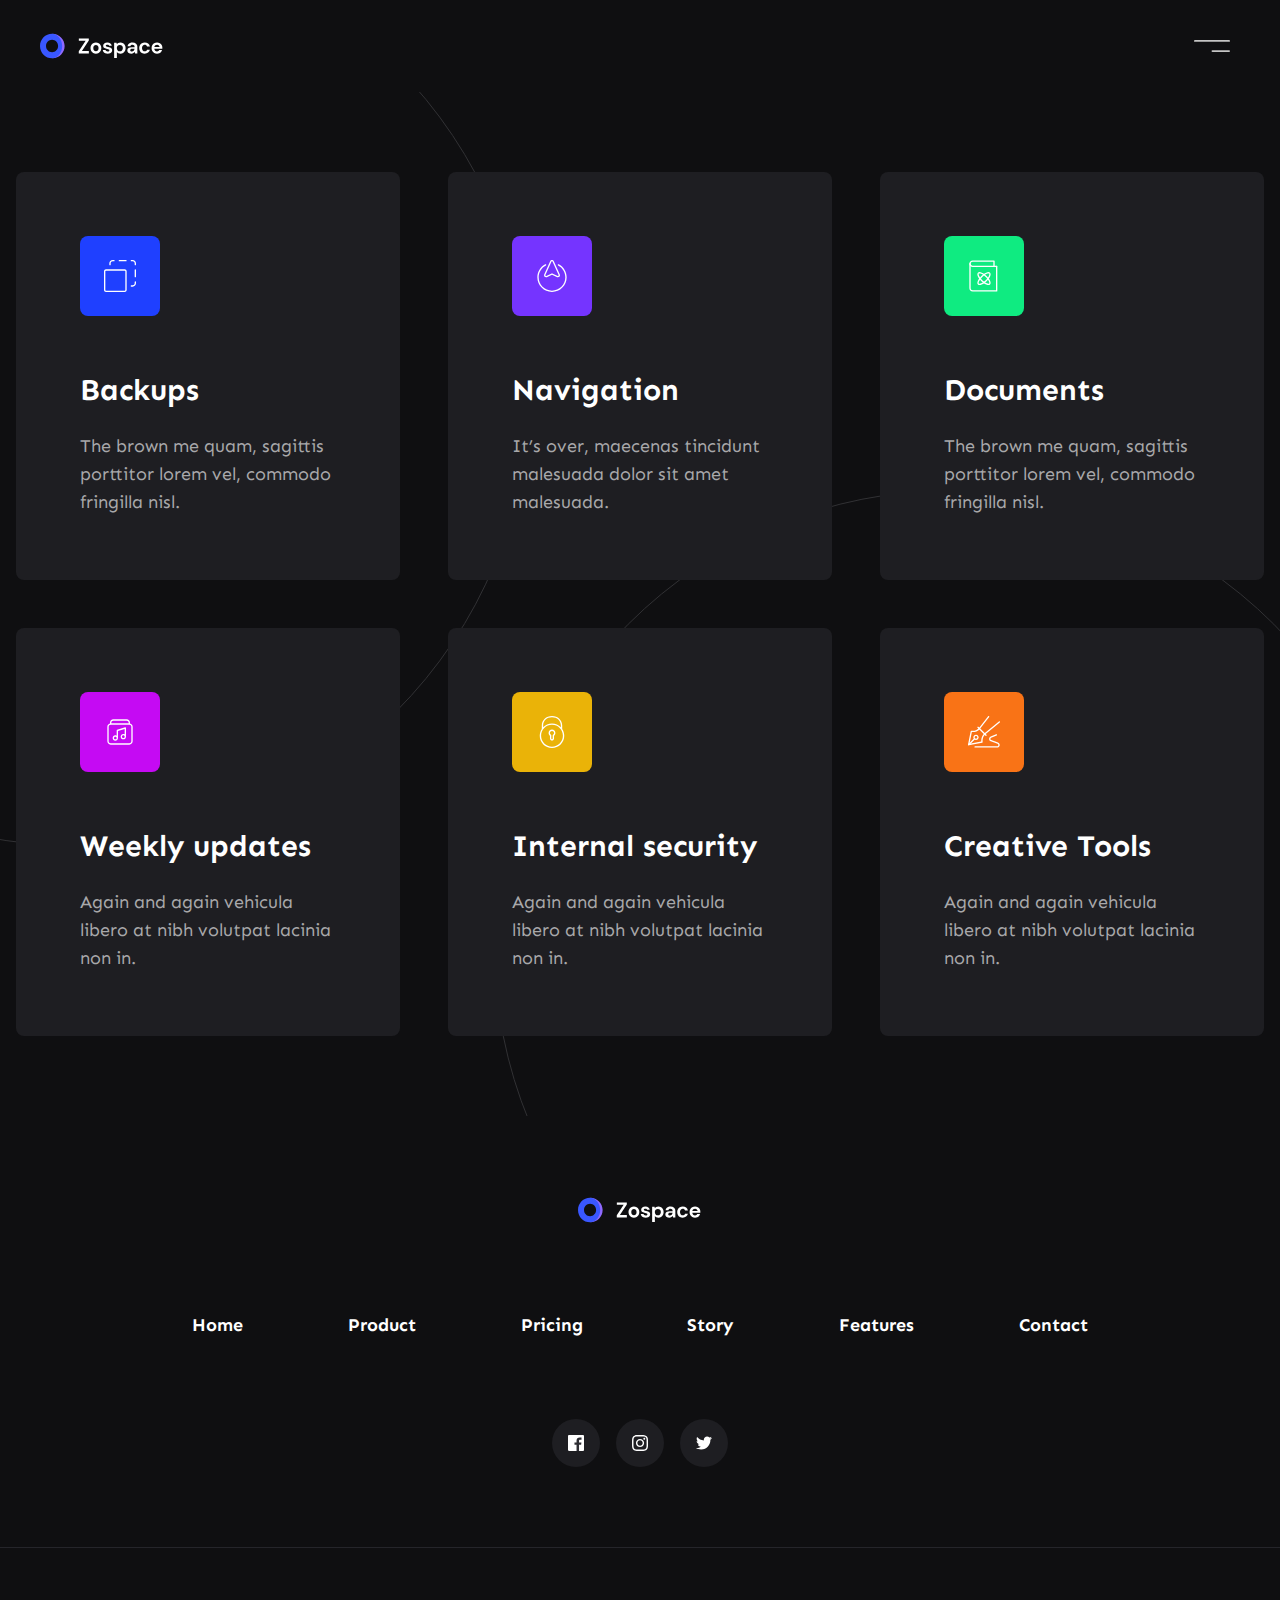
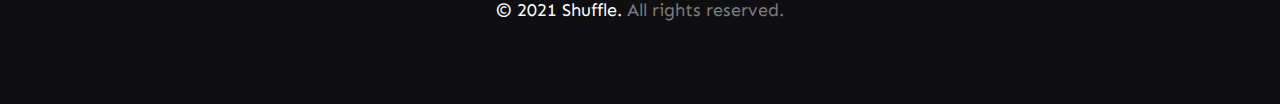
==== themes/defektive-hugo-theme/shuffle/public/index.html @ d91466d0 "progress" ====
<!DOCTYPE html>
<html lang="en">
<head>
    <title>Page title</title>
    <meta charset="utf-8">
    <meta name="viewport" content="width=device-width, initial-scale=1, shrink-to-fit=no">
    <link rel="preconnect" href="https://fonts.gstatic.com">
    <link rel="stylesheet" href="https://fonts.googleapis.com/css2?family=Sen:wght@400;700&amp;display=swap">
    <link rel="stylesheet" href="css/tailwind/tailwind.min.css">
    <link rel="icon" type="image/png" sizes="32x32" href="shuffle-for-tailwind.png">
    <script src="js/main.js"></script>
</head>
<body class="antialiased bg-body text-body font-body">
    <div class="">
                
      <section class="py-8 px-4 lg:px-10 bg-gray-800">
        <nav class="relative flex justify-between items-center">
          <a class="text-2xl text-white font-bold" href="#">
            <img class="h-7" src="zospace-assets/logos/zospace-logo.svg" alt="" width="auto">
          </a>
          <button class="p-2 navbar-burger">
            <svg class="w-10 h-3" width="39" height="13" viewbox="0 0 39 13" fill="none" xmlns="http://www.w3.org/2000/svg"><rect width="39" height="2" rx="1" fill="#C4C4C4"></rect><rect x="19" y="11" width="20" height="2" rx="1" fill="#C4C4C4"></rect></svg>
          </button>
        </nav>
        <div class="hidden navbar-menu fixed top-0 left-0 bottom-0 w-5/6 max-w-sm z-50">
          <div class="navbar-backdrop fixed inset-0 bg-gray-800 opacity-80"></div>
          <nav class="relative flex flex-col py-8 h-full w-full bg-white overflow-y-auto">
            <div class="flex items-center mb-16 pr-6">
              <a class="ml-10 text-2xl text-gray-800 font-bold" href="#">
                <img class="h-7" src="zospace-assets/logos/zospace-dark-logo.svg" alt="" width="auto">
              </a>
            </div>
            <div>
              <ul>
                <li class="mb-1 px-10"><a class="block pl-8 py-4 text-xl text-gray-800 hover:bg-blueGray-50 rounded-xl" href="#">Product</a></li>
                <li class="mb-1 px-10"><a class="block pl-8 py-4 text-xl text-gray-800 hover:bg-blueGray-50 rounded-xl" href="#">Story</a></li>
                <li class="mb-1 px-10"><a class="block pl-8 py-4 text-xl text-gray-800 hover:bg-blueGray-50 rounded-xl" href="#">Features</a></li>
                <li class="mb-1 px-10"><a class="block pl-8 py-4 text-xl text-gray-800 hover:bg-blueGray-50 rounded-xl" href="#">Contact</a></li>
              </ul>
            </div>
            <div class="mt-auto px-10">
              <div class="pt-6"><a class="block mb-4 py-4 px-12 text-gray-800 text-center font-bold border border-gray-50 hover:border-gray-100 rounded-full" href="#">Sign in</a><a class="block py-4 px-12 text-white text-center font-bold bg-blue-500 hover:bg-blue-600 rounded-full transition duration-200" href="#">Sign up</a></div>
              <p class="mt-6 mb-4 text-lg text-center">
                <span>2021 © Zospace. All rights reserved.</span>
              </p>
            </div>
          </nav>
        </div>
      </section>
                
      <section class="relative py-20 2xl:py-40 bg-gray-800 overflow-hidden">
        <img class="hidden lg:block absolute top-0 left-0 -ml-96 -mt-40" src="zospace-assets/lines/circle.svg" alt="">
        <img class="hidden lg:block absolute bottom-0 right-0 -mr-32 -mb-72" src="zospace-assets/lines/circle.svg" alt="">
        <div class="relative container px-4 mx-auto">
          <div>
            <div class="flex flex-wrap -m-6">
              <div class="w-full md:w-1/2 lg:w-1/3 p-6">
                <div class="p-16 bg-gray-600 rounded-lg">
                  <span class="flex mb-14 justify-center items-center w-20 h-20 bg-blue-500 rounded-lg">
                    <svg class="w-8 h-8" width="35" height="35" viewbox="0 0 35 35" fill="none" xmlns="http://www.w3.org/2000/svg">
                      <g clip-path="url(#clip0)">
                        <path d="M22.6042 34.9999H2.1875C0.981458 34.9999 0 34.0185 0 32.8124V12.3958C0 11.1897 0.981458 10.2083 2.1875 10.2083H22.6042C23.8102 10.2083 24.7917 11.1897 24.7917 12.3958V32.8124C24.7917 34.0185 23.8102 34.9999 22.6042 34.9999ZM2.1875 11.6666C1.78646 11.6666 1.45833 11.9933 1.45833 12.3958V32.8124C1.45833 33.2149 1.78646 33.5416 2.1875 33.5416H22.6042C23.0052 33.5416 23.3333 33.2149 23.3333 32.8124V12.3958C23.3333 11.9933 23.0052 11.6666 22.6042 11.6666H2.1875Z" fill="white"></path>
                        <path d="M34.2702 5.83333C33.8677 5.83333 33.541 5.50667 33.541 5.10417V3.64583C33.541 2.43979 32.5596 1.45833 31.3535 1.45833H29.8952C29.4927 1.45833 29.166 1.13167 29.166 0.729167C29.166 0.326667 29.4927 0 29.8952 0H31.3535C33.3646 0 34.9993 1.63625 34.9993 3.64583V5.10417C34.9993 5.50667 34.6727 5.83333 34.2702 5.83333Z" fill="white"></path>
                        <path d="M6.56217 5.83333C6.15967 5.83333 5.83301 5.50667 5.83301 5.10417V3.64583C5.83301 1.63625 7.4678 0 9.47884 0H10.9372C11.3397 0 11.6663 0.326667 11.6663 0.729167C11.6663 1.13167 11.3397 1.45833 10.9372 1.45833H9.47884C8.2728 1.45833 7.29134 2.43979 7.29134 3.64583V5.10417C7.29134 5.50667 6.96467 5.83333 6.56217 5.83333Z" fill="white"></path>
                        <path d="M24.0618 1.45833H16.7702C16.3677 1.45833 16.041 1.13167 16.041 0.729167C16.041 0.326667 16.3677 0 16.7702 0H24.0618C24.4643 0 24.791 0.326667 24.791 0.729167C24.791 1.13167 24.4643 1.45833 24.0618 1.45833Z" fill="white"></path>
                        <path d="M31.3535 29.1666H29.8952C29.4927 29.1666 29.166 28.8399 29.166 28.4374C29.166 28.0349 29.4927 27.7083 29.8952 27.7083H31.3535C32.5596 27.7083 33.541 26.7268 33.541 25.5208V24.0624C33.541 23.6599 33.8677 23.3333 34.2702 23.3333C34.6727 23.3333 34.9993 23.6599 34.9993 24.0624V25.5208C34.9993 27.5303 33.3646 29.1666 31.3535 29.1666Z" fill="white"></path>
                        <path d="M34.2702 18.9583C33.8677 18.9583 33.541 18.6316 33.541 18.2291V10.9374C33.541 10.5349 33.8677 10.2083 34.2702 10.2083C34.6727 10.2083 34.9994 10.5349 34.9994 10.9374V18.2291C34.9994 18.6316 34.6727 18.9583 34.2702 18.9583Z" fill="white"></path>
                      </g>
                    </svg>
                  </span>
                  <h3 class="mt-12 mb-6 text-3xl font-bold font-heading text-white">Backups</h3>
                  <p class="text-lg text-gray-200">The brown me quam, sagittis porttitor lorem vel, commodo fringilla nisl.</p>
                </div>
              </div>
              <div class="w-full md:w-1/2 lg:w-1/3 p-6">
                <div class="p-16 bg-gray-600 rounded-lg">
                  <span class="flex mb-14 justify-center items-center w-20 h-20 bg-violet-500 rounded-lg">
                    <svg class="w-8 h-8" width="35" height="35" viewbox="0 0 35 35" fill="none" xmlns="http://www.w3.org/2000/svg">
                      <g clip-path="url(#clip0)">
                        <path d="M24.0625 18.9583C23.7402 18.9583 23.431 18.8927 23.1467 18.7615L17.5 16.1175L11.8592 18.7585C11.569 18.8927 11.2598 18.9583 10.9375 18.9583C9.73146 18.9583 8.75 17.9769 8.75 16.7708C8.75 16.4529 8.81417 16.1583 8.94833 15.8681L15.5079 1.28917C15.8419 0.510417 16.6265 0 17.5 0C18.3735 0 19.1581 0.510417 19.4965 1.30083L26.0546 15.874C26.1858 16.1583 26.25 16.4529 26.25 16.7708C26.25 17.9769 25.2685 18.9583 24.0625 18.9583ZM17.5 14.5833C17.605 14.5833 17.7115 14.6067 17.8092 14.6519L23.7592 17.4373C24.166 17.6225 24.7917 17.2856 24.7917 16.7708C24.7917 16.6629 24.7712 16.5754 24.7275 16.4763L18.1621 1.88854C17.9346 1.35771 17.061 1.36792 16.8423 1.87833L10.2754 16.4719C10.2287 16.5754 10.2083 16.6629 10.2083 16.7708C10.2083 17.2856 10.8092 17.6327 11.2467 17.4358L17.1908 14.6533C17.2885 14.6067 17.395 14.5833 17.5 14.5833Z" fill="white"></path>
                        <path d="M17.4997 35C8.65488 35 1.45801 27.8031 1.45801 18.9583C1.45801 12.9194 4.7903 7.46227 10.154 4.71769C10.507 4.53685 10.9518 4.6754 11.1355 5.0356C11.3193 5.3929 11.1763 5.83331 10.8176 6.0156C5.94384 8.50936 2.91634 13.4691 2.91634 18.9583C2.91634 26.9996 9.45842 33.5417 17.4997 33.5417C25.5409 33.5417 32.083 26.9996 32.083 18.9583C32.083 13.4794 29.0613 8.51956 24.1963 6.0156C23.8376 5.83185 23.6961 5.39144 23.8813 5.03414C24.0665 4.67539 24.507 4.53539 24.8628 4.7206C30.2163 7.47394 33.5413 12.931 33.5413 18.9583C33.5413 27.8031 26.3445 35 17.4997 35Z" fill="white"></path>
                      </g>
                    </svg>
                  </span>
                  <h3 class="mt-12 mb-6 text-3xl font-bold font-heading text-white">Navigation</h3>
                  <p class="text-lg text-gray-200">It’s over, maecenas tincidunt malesuada dolor sit amet malesuada.</p>
                </div>
              </div>
              <div class="w-full md:w-1/2 lg:w-1/3 p-6">
                <div class="p-16 bg-gray-600 rounded-lg">
                  <span class="flex mb-14 justify-center items-center w-20 h-20 bg-green-500 rounded-lg">
                    <svg class="w-8 h-8" width="36" height="35" viewbox="0 0 36 35" fill="none" xmlns="http://www.w3.org/2000/svg">
                      <g clip-path="url(#clip0)">
                        <path d="M32.25 35H5.25C3.183 35 1.5 33.3638 1.5 31.3542V3.64588C1.5 3.24338 1.836 2.91672 2.25 2.91672C2.664 2.91672 3 3.24338 3 3.64588V31.3542C3 32.5603 4.0095 33.5417 5.25 33.5417H31.5V6.56255C31.5 6.16005 31.836 5.83338 32.25 5.83338C32.664 5.83338 33 6.16005 33 6.56255V34.2709C33 34.6734 32.664 35 32.25 35Z" fill="white"></path>
                        <path d="M32.25 7.29167H5.25C3.183 7.29167 1.5 5.65542 1.5 3.64583C1.5 1.63625 3.183 0 5.25 0H29.25C29.664 0 30 0.326667 30 0.729167V5.83333H32.25C32.664 5.83333 33 6.16 33 6.5625C33 6.965 32.664 7.29167 32.25 7.29167ZM5.25 1.45833C4.0095 1.45833 3 2.43979 3 3.64583C3 4.85187 4.0095 5.83333 5.25 5.83333H28.5V1.45833H5.25Z" fill="white"></path>
                        <path d="M12.9868 27.7055C12.2338 27.7055 11.6158 27.4897 11.1718 27.0566C10.2898 26.1991 10.2808 24.6838 11.1478 22.7866C11.9158 21.1051 13.3018 19.2443 15.0478 17.5482C16.7938 15.8507 18.7063 14.5047 20.4358 13.7565C22.3858 12.9122 23.9443 12.9209 24.8278 13.7799C25.7098 14.6374 25.7188 16.154 24.8518 18.0499C24.0838 19.7313 22.6978 21.5922 20.9518 23.2882C19.2058 24.9857 17.2933 26.3318 15.5638 27.0799C14.5963 27.4955 13.7263 27.7055 12.9868 27.7055ZM23.0143 14.582C22.5043 14.582 21.8188 14.754 21.0448 15.088C19.4803 15.7647 17.7268 17.0043 16.1068 18.5778C14.4868 20.1513 13.2148 21.8561 12.5188 23.3772C11.9488 24.627 11.8378 25.6405 12.2323 26.024C12.6268 26.4076 13.6693 26.2997 14.9548 25.7455C16.5193 25.0688 18.2728 23.8293 19.8928 22.2557C21.5128 20.6822 22.7863 18.9774 23.4823 17.4549C24.0523 16.2051 24.1633 15.1916 23.7688 14.808C23.6113 14.6563 23.3503 14.582 23.0143 14.582Z" fill="white"></path>
                        <path d="M23.0128 27.7054C22.2733 27.7054 21.4033 27.4969 20.4358 27.0784C18.7063 26.3317 16.7923 24.9842 15.0478 23.2867C13.3018 21.5892 11.9173 19.7298 11.1478 18.0484C10.2808 16.1525 10.2898 14.6359 11.1718 13.7784C12.0523 12.9209 13.6138 12.9121 15.5638 13.755C17.2933 14.5017 19.2073 15.8492 20.9518 17.5467C22.6978 19.2442 24.0823 21.1036 24.8518 22.785C25.7188 24.6823 25.7098 26.1975 24.8278 27.055C24.3838 27.4882 23.7658 27.7054 23.0128 27.7054ZM12.9853 14.5819C12.6478 14.5819 12.3898 14.6563 12.2323 14.8094C11.8378 15.1929 11.9488 16.2065 12.5188 17.4563C13.2148 18.9773 14.4898 20.6821 16.1083 22.2571C17.7268 23.8321 19.4803 25.0702 21.0463 25.7469C22.3318 26.3025 23.3743 26.4075 23.7688 26.0254C24.1633 25.6419 24.0523 24.6284 23.4823 23.3786C22.7863 21.8575 21.5113 20.1527 19.8928 18.5777C18.2743 17.0027 16.5208 15.7646 14.9548 15.0879C14.1808 14.754 13.4953 14.5819 12.9853 14.5819ZM11.7013 14.2932H11.7163H11.7013Z" fill="white"></path>
                      </g>
                    </svg>
                  </span>
                  <h3 class="mt-12 mb-6 text-3xl font-bold font-heading text-white">Documents</h3>
                  <p class="text-lg text-gray-200">The brown me quam, sagittis porttitor lorem vel, commodo fringilla nisl.</p>
                </div>
              </div>
              <div class="w-full md:w-1/2 lg:w-1/3 p-6">
                <div class="p-16 bg-gray-600 rounded-lg">
                  <span class="flex mb-14 justify-center items-center w-20 h-20 bg-pink-500 rounded-lg">
                    <svg class="w-8 h-8" width="35" height="35" viewbox="0 0 35 35" fill="none" xmlns="http://www.w3.org/2000/svg">
                      <path fill-rule="evenodd" clip-rule="evenodd" d="M24.0618 13.1252C24.0618 12.8938 23.952 12.6761 23.766 12.5386C23.5797 12.4012 23.3394 12.3602 23.1183 12.4282L14.3682 15.1206C14.0623 15.2147 13.8535 15.4974 13.8535 15.8175V21.5363C13.4245 21.288 12.9264 21.146 12.3952 21.146C10.7844 21.146 9.47852 22.4518 9.47852 24.0627C9.47852 25.6735 10.7844 26.9793 12.3952 26.9793C14.0044 26.9793 15.3092 25.676 15.3118 24.0673V24.0627V16.356L22.6035 14.1124V20.0779C22.1745 19.8297 21.6765 19.6877 21.1452 19.6877C19.5343 19.6877 18.2285 20.9935 18.2285 22.6043C18.2285 24.2152 19.5343 25.521 21.1452 25.521C22.7545 25.521 24.0592 24.2177 24.0618 22.609V22.6043V13.1252ZM22.6035 22.6043C22.6035 21.7989 21.9506 21.146 21.1452 21.146C20.3397 21.146 19.6868 21.7989 19.6868 22.6043C19.6868 23.4098 20.3397 24.0627 21.1452 24.0627C21.9506 24.0627 22.6035 23.4098 22.6035 22.6043ZM12.3952 22.6043C11.5898 22.6043 10.9368 23.2572 10.9368 24.0627C10.9368 24.8681 11.5898 25.521 12.3952 25.521C13.2006 25.521 13.8535 24.8681 13.8535 24.0627C13.8535 23.2572 13.2006 22.6043 12.3952 22.6043Z" fill="white"></path>
                      <path fill-rule="evenodd" clip-rule="evenodd" d="M10.208 3.646C8.19447 3.646 6.56217 5.27829 6.56217 7.29183V8.09393C4.89804 8.43172 3.64551 9.903 3.64551 11.6668V27.7085C3.64551 29.722 5.27781 31.3543 7.29134 31.3543H27.708C29.7215 31.3543 31.3538 29.722 31.3538 27.7085V11.6668C31.3538 9.903 30.1013 8.43172 28.4372 8.09393V7.29183C28.4372 5.27829 26.8049 3.646 24.7913 3.646H10.208ZM26.9788 8.021V7.29183C26.9788 6.0837 25.9994 5.10433 24.7913 5.10433H10.208C8.99988 5.10433 8.02051 6.0837 8.02051 7.29183V8.021H26.9788ZM7.29134 9.47933C6.08321 9.47933 5.10384 10.4587 5.10384 11.6668V27.7085C5.10384 28.9166 6.08321 29.896 7.29134 29.896H27.708C28.9161 29.896 29.8955 28.9166 29.8955 27.7085V11.6668C29.8955 10.4587 28.9161 9.47933 27.708 9.47933H7.29134Z" fill="white"></path>
                    </svg>
                  </span>
                  <h3 class="mt-12 mb-6 text-3xl font-bold font-heading text-white">Weekly updates</h3>
                  <p class="text-lg text-gray-200">Again and again vehicula libero at nibh volutpat lacinia non in.</p>
                </div>
              </div>
              <div class="w-full md:w-1/2 lg:w-1/3 p-6">
                <div class="p-16 bg-gray-600 rounded-lg">
                  <span class="flex mb-14 justify-center items-center w-20 h-20 bg-yellow-500 rounded-lg">
                    <svg class="w-8 h-8" width="35" height="35" viewbox="0 0 35 35" fill="none" xmlns="http://www.w3.org/2000/svg">
                      <path d="M28.6406 14.1483H28.6691V10.4266C28.6691 4.48283 23.8661 0 17.4994 0C11.1326 0 6.32965 4.48283 6.32965 10.4266V14.1483H6.36011C4.93069 16.2796 4.0957 18.8415 4.0957 21.5948C4.0957 28.9869 10.1087 35 17.4994 35C24.8908 35 30.9046 28.987 30.9053 21.5948C30.9053 18.8415 30.0702 16.2796 28.6406 14.1483ZM7.81895 10.4266C7.81895 5.24826 11.8892 1.4893 17.4994 1.4893C23.1096 1.4893 27.1798 5.24826 27.1798 10.4266V12.3318C24.7379 9.78162 21.3013 8.19113 17.5001 8.19113C13.6979 8.19113 10.2608 9.78244 7.81895 12.3336V10.4266ZM17.5001 33.5107C10.93 33.5107 5.585 28.1649 5.585 21.5948C5.585 15.0256 10.9293 9.68043 17.4994 9.68043C24.071 9.68043 29.4153 15.0256 29.416 21.5948C29.416 28.1649 24.0717 33.5107 17.5001 33.5107Z" fill="white"></path>
                      <path d="M17.4996 14.8931C15.4466 14.8931 13.7764 16.5633 13.7764 18.6163C13.7764 19.7802 14.3378 20.8808 15.2657 21.5793V24.5735C15.2657 25.8052 16.268 26.8074 17.4996 26.8074C18.7305 26.8074 19.7336 25.8052 19.7336 24.5735V21.5793C20.6613 20.88 21.2229 19.7802 21.2229 18.6163C21.2229 16.5633 19.5518 14.8931 17.4996 14.8931ZM18.6136 20.5383C18.3842 20.6709 18.2443 20.9173 18.2443 21.1816V24.5735C18.2443 24.9846 17.9099 25.3181 17.4996 25.3181C17.0894 25.3181 16.755 24.9846 16.755 24.5735V21.1816C16.755 20.9173 16.6142 20.6723 16.3849 20.5383C15.6841 20.1302 15.2657 19.4116 15.2657 18.6163C15.2657 17.3847 16.268 16.3824 17.4996 16.3824C18.7305 16.3824 19.7336 17.3847 19.7336 18.6163C19.7336 19.4116 19.315 20.1302 18.6136 20.5383Z" fill="white"></path>
                    </svg>
                  </span>
                  <h3 class="mt-12 mb-6 text-3xl font-bold font-heading text-white">Internal security</h3>
                  <p class="text-lg text-gray-200">Again and again vehicula libero at nibh volutpat lacinia non in.</p>
                </div>
              </div>
              <div class="w-full md:w-1/2 lg:w-1/3 p-6">
                <div class="p-16 bg-gray-600 rounded-lg">
                  <span class="flex mb-14 justify-center items-center w-20 h-20 bg-orange-500 rounded-lg">
                    <svg class="w-8 h-8" width="35" height="35" viewbox="0 0 35 35" fill="none" xmlns="http://www.w3.org/2000/svg">
                      <g clip-path="url(#clip0)">
                        <path d="M19.6875 21.8752C19.5009 21.8752 19.3142 21.8038 19.1713 21.6623L10.4213 12.9123C10.1369 12.6279 10.1369 12.1656 10.4213 11.8813C10.7057 11.5969 11.168 11.5969 11.4523 11.8813L20.2023 20.6313C20.4867 20.9156 20.4867 21.3779 20.2023 21.6623C20.0609 21.8038 19.8742 21.8752 19.6875 21.8752Z" fill="white"></path>
                        <path d="M0.728731 32.0832C0.537689 32.0832 0.351023 32.0074 0.212481 31.8703C0.0403977 31.6982 -0.0339773 31.4503 0.0126894 31.2111L2.92936 16.6278C3.00519 16.2486 3.35811 15.989 3.74748 16.0488C6.71373 16.4732 9.75727 15.4597 11.8791 13.3393C12.1635 13.0549 12.6258 13.0549 12.9102 13.3393C13.1946 13.6236 13.1946 14.0859 12.9102 14.3703C10.6294 16.6511 7.41665 17.8207 4.22873 17.5684L1.65769 30.4251L14.5144 27.8541C14.2635 24.6559 15.4316 21.4534 17.7125 19.1726C17.9969 18.8882 18.4591 18.8882 18.7435 19.1726C19.0279 19.457 19.0279 19.9193 18.7435 20.2036C16.6216 22.3255 15.6096 25.3647 16.0339 28.3353C16.0894 28.7188 15.8341 29.0776 15.455 29.1534L0.871648 32.0701C0.823523 32.0788 0.776856 32.0832 0.728731 32.0832Z" fill="white"></path>
                        <path d="M0.729531 32.0834C0.542865 32.0834 0.356198 32.0119 0.213281 31.8705C-0.0710938 31.5861 -0.0710938 31.1238 0.213281 30.8394L6.4112 24.6415C6.69557 24.3571 7.15787 24.3571 7.44224 24.6415C7.72661 24.9259 7.72661 25.3882 7.44224 25.6725L1.24432 31.8705C1.10286 32.0119 0.916198 32.0834 0.729531 32.0834Z" fill="white"></path>
                        <path d="M8.74967 26.2498C7.14113 26.2498 5.83301 24.9417 5.83301 23.3332C5.83301 21.7246 7.14113 20.4165 8.74967 20.4165C10.3582 20.4165 11.6663 21.7246 11.6663 23.3332C11.6663 24.9417 10.3582 26.2498 8.74967 26.2498ZM8.74967 21.8748C7.94613 21.8748 7.29134 22.5296 7.29134 23.3332C7.29134 24.1367 7.94613 24.7915 8.74967 24.7915C9.55322 24.7915 10.208 24.1367 10.208 23.3332C10.208 22.5296 9.55322 21.8748 8.74967 21.8748Z" fill="white"></path>
                        <path d="M18.2295 20.4167C18.0181 20.4167 17.8081 20.3248 17.6637 20.1484C17.4085 19.8378 17.4552 19.3784 17.7672 19.1217L33.8089 5.99671C34.1195 5.7415 34.5789 5.78817 34.8356 6.10025C35.0908 6.41088 35.0441 6.87025 34.732 7.12692L18.6904 20.2519C18.5562 20.3628 18.3929 20.4167 18.2295 20.4167Z" fill="white"></path>
                        <path d="M12.3962 14.5833C12.2401 14.5833 12.0826 14.5337 11.9485 14.4302C11.6306 14.1822 11.5737 13.7243 11.8201 13.4064L22.0285 0.281413C22.2749 -0.0335872 22.7343 -0.0948372 23.0522 0.154538C23.3701 0.400996 23.427 0.858913 23.1791 1.17829L12.9708 14.3033C12.8279 14.487 12.612 14.5833 12.3962 14.5833Z" fill="white"></path>
                        <path d="M31.8412 34.5831H7.72917C7.32667 34.5831 7 34.2564 7 33.8539C7 33.4514 7.32667 33.1247 7.72917 33.1247H31.8412C32.6171 33.1247 33.25 32.4918 33.25 31.716C33.25 31.121 32.8737 30.5887 32.3137 30.3874L24.9258 27.7493C23.7985 27.3468 23.0417 26.2706 23.0417 25.0747C23.0417 23.9066 23.7417 22.8712 24.8267 22.4381L30.7912 20.0522C31.1602 19.9035 31.5904 20.0828 31.7392 20.4591C31.8894 20.8324 31.7071 21.2568 31.3323 21.407L25.3677 23.7928C24.8412 24.0028 24.5 24.506 24.5 25.0747C24.5 25.6566 24.869 26.1801 25.4173 26.377L32.8052 29.0151C33.9442 29.4206 34.7083 30.507 34.7083 31.716C34.7083 33.2968 33.4221 34.5831 31.8412 34.5831Z" fill="white"></path>
                      </g>
                    </svg>
                  </span>
                  <h3 class="mt-12 mb-6 text-3xl font-bold font-heading text-white">Creative Tools</h3>
                  <p class="text-lg text-gray-200">Again and again vehicula libero at nibh volutpat lacinia non in.</p>
                </div>
              </div>
            </div>
          </div>
        </div>
      </section>
                
      <section class="py-20 2xl:py-40 bg-gray-800">
        <div class="container mx-auto px-4 mb-12 md:mb-20">
          <div class="max-w-4xl mx-auto text-center">
            <a class="inline-block mb-20 text-white text-xl font-bold" href="#">
              <img class="h-7" src="zospace-assets/logos/zospace-logo.svg" alt="" width="auto">
            </a>
            <ul class="mb-12 md:mb-20 flex flex-wrap items-center justify-center space-x-6 md:justify-between text-lg">
              <li class="mb-4 md:mb-0"><a class="font-bold text-white hover:text-gray-100" href="#">Home</a></li>
              <li class="mb-4 md:mb-0"><a class="font-bold text-white hover:text-gray-100" href="#">Product</a></li>
              <li class="mb-4 md:mb-0"><a class="font-bold text-white hover:text-gray-100" href="#">Pricing</a></li>
              <li class="mb-4 md:mb-0"><a class="font-bold text-white hover:text-gray-100" href="#">Story</a></li>
              <li class="mb-4 md:mb-0"><a class="font-bold text-white hover:text-gray-100" href="#">Features</a></li>
              <li class="mb-4 md:mb-0"><a class="font-bold text-white hover:text-gray-100" href="#">Contact</a></li>
            </ul>
            <div class="flex justify-center">
              <a class="flex justify-center items-center w-12 h-12 mr-4 bg-gray-600 rounded-full" href="#">
                <svg class="h-4 w-4 text-white" width="18" height="18" viewbox="0 0 18 18" fill="none" xmlns="http://www.w3.org/2000/svg">
                  <g clip-path="url(#clip0)">
                    <path d="M17.0064 3.181e-08H0.992752C0.444397 0.00027469 -0.000137297 0.445084 3.181e-08 0.993576V17.0072C0.00027469 17.5556 0.445084 18.0001 0.993576 18H17.0064C17.5551 18.0001 17.9999 17.5555 18 17.0068C18 17.0067 18 17.0066 18 17.0064V0.992752C17.9997 0.444397 17.5549 -0.000137297 17.0064 3.181e-08Z" fill="white"></path>
                    <path d="M12.4277 18.0001V11.0391H14.7744L15.126 8.31453H12.4277V6.57924C12.4277 5.79221 12.6462 5.25594 13.7748 5.25594H15.2051V2.82562C14.9562 2.79253 14.1025 2.71851 13.109 2.71851C11.0348 2.71851 9.61523 3.98413 9.61523 6.30939V8.31453H7.27734V11.0391H9.61523V18.0001H12.4277Z" fill="#2D2D33"></path>
                  </g>
                </svg>
              </a>
              <a class="flex justify-center items-center w-12 h-12 mr-4 bg-gray-600 rounded-full" href="#">
                <svg class="h-4 w-4 text-white" width="18" height="18" viewbox="0 0 18 18" fill="none" xmlns="http://www.w3.org/2000/svg">
                  <g clip-path="url(#clip0)">
                    <path d="M17.982 5.29205C17.9398 4.33564 17.7852 3.67812 17.5636 3.10836C17.3351 2.50359 16.9834 1.96213 16.5227 1.51201C16.0726 1.05489 15.5276 0.699691 14.9298 0.474702C14.3568 0.253147 13.7027 0.0984842 12.7463 0.0563159C11.7827 0.0105764 11.4768 0 9.03301 0C6.58917 0 6.28328 0.0105764 5.3233 0.0527447C4.36689 0.0949129 3.70937 0.249713 3.13975 0.471131C2.53484 0.699691 1.99338 1.05132 1.54326 1.51201C1.08614 1.96213 0.731078 2.50716 0.505952 3.10493C0.284397 3.67812 0.129734 4.33207 0.0875659 5.28848C0.0418264 6.25203 0.03125 6.55792 0.03125 9.00176C0.03125 11.4456 0.0418264 11.7515 0.0839947 12.7115C0.126163 13.6679 0.280963 14.3254 0.502518 14.8952C0.731078 15.4999 1.08614 16.0414 1.54326 16.4915C1.99338 16.9486 2.53841 17.3038 3.13618 17.5288C3.70937 17.7504 4.36332 17.905 5.31986 17.9472C6.27971 17.9895 6.58574 17.9999 9.02957 17.9999C11.4734 17.9999 11.7793 17.9895 12.7393 17.9472C13.6957 17.905 14.3532 17.7504 14.9228 17.5288C16.1325 17.0611 17.0889 16.1047 17.5566 14.8952C17.778 14.322 17.9328 13.6679 17.975 12.7115C18.0172 11.7515 18.0278 11.4456 18.0278 9.00176C18.0278 6.55792 18.0242 6.25203 17.982 5.29205ZM16.3611 12.6411C16.3223 13.5202 16.1747 13.9949 16.0516 14.3114C15.7492 15.0956 15.1268 15.7179 14.3426 16.0204C14.0262 16.1434 13.548 16.2911 12.6724 16.3297C11.723 16.372 11.4382 16.3824 9.03658 16.3824C6.63491 16.3824 6.3466 16.372 5.40063 16.3297C4.52155 16.2911 4.04685 16.1434 3.73038 16.0204C3.34015 15.8761 2.98495 15.6476 2.69664 15.3487C2.39775 15.0568 2.16919 14.7052 2.02497 14.315C1.9019 13.9985 1.75424 13.5202 1.71565 12.6447C1.67334 11.6953 1.6629 11.4104 1.6629 9.00876C1.6629 6.60709 1.67334 6.31878 1.71565 5.37295C1.75424 4.49387 1.9019 4.01917 2.02497 3.7027C2.16919 3.31234 2.39775 2.95727 2.70021 2.66883C2.99196 2.36994 3.34359 2.14138 3.73395 1.99729C4.05042 1.87422 4.52869 1.72656 5.4042 1.68783C6.3536 1.64566 6.63848 1.63508 9.04001 1.63508C11.4453 1.63508 11.73 1.64566 12.676 1.68783C13.555 1.72656 14.0297 1.87422 14.3462 1.99729C14.7364 2.14138 15.0916 2.36994 15.3799 2.66883C15.6788 2.96071 15.9074 3.31234 16.0516 3.7027C16.1747 4.01917 16.3223 4.49731 16.3611 5.37295C16.4032 6.32236 16.4138 6.60709 16.4138 9.00876C16.4138 11.4104 16.4032 11.6917 16.3611 12.6411Z" fill="white"></path>
                    <path d="M9.03411 4.37793C6.48135 4.37793 4.41016 6.44898 4.41016 9.00188C4.41016 11.5548 6.48135 13.6258 9.03411 13.6258C11.587 13.6258 13.6581 11.5548 13.6581 9.00188C13.6581 6.44898 11.587 4.37793 9.03411 4.37793ZM9.03411 12.0013C7.37801 12.0013 6.03467 10.6581 6.03467 9.00188C6.03467 7.34564 7.37801 6.00244 9.03411 6.00244C10.6903 6.00244 12.0335 7.34564 12.0335 9.00188C12.0335 10.6581 10.6903 12.0013 9.03411 12.0013Z" fill="white"></path>
                    <path d="M14.9208 4.1952C14.9208 4.79133 14.4375 5.27468 13.8412 5.27468C13.2451 5.27468 12.7617 4.79133 12.7617 4.1952C12.7617 3.59894 13.2451 3.11572 13.8412 3.11572C14.4375 3.11572 14.9208 3.59894 14.9208 4.1952Z" fill="white"></path>
                  </g>
                </svg>
              </a>
              <a class="flex justify-center items-center w-12 h-12 bg-gray-600 rounded-full" href="#">
                <svg class="w-4 h-4 text-white" width="18" height="16" viewbox="0 0 18 16" fill="none" xmlns="http://www.w3.org/2000/svg">
                  <path d="M18 2.41887C17.3306 2.7125 16.6174 2.90712 15.8737 3.00162C16.6388 2.54487 17.2226 1.82712 17.4971 0.962C16.7839 1.38725 15.9964 1.68763 15.1571 1.85525C14.4799 1.13413 13.5146 0.6875 12.4616 0.6875C10.4186 0.6875 8.77387 2.34575 8.77387 4.37863C8.77387 4.67113 8.79862 4.95237 8.85938 5.22012C5.7915 5.0705 3.07687 3.60013 1.25325 1.36025C0.934875 1.91263 0.748125 2.54488 0.748125 3.2255C0.748125 4.5035 1.40625 5.63637 2.38725 6.29225C1.79437 6.281 1.21275 6.10888 0.72 5.83775C0.72 5.849 0.72 5.86363 0.72 5.87825C0.72 7.6715 1.99912 9.161 3.6765 9.50412C3.37612 9.58625 3.04875 9.62562 2.709 9.62562C2.47275 9.62562 2.23425 9.61213 2.01038 9.56262C2.4885 11.024 3.84525 12.0984 5.4585 12.1332C4.203 13.1154 2.60888 13.7071 0.883125 13.7071C0.5805 13.7071 0.29025 13.6936 0 13.6565C1.63462 14.7106 3.57188 15.3125 5.661 15.3125C12.4515 15.3125 16.164 9.6875 16.164 4.81175C16.164 4.64862 16.1584 4.49113 16.1505 4.33475C16.8829 3.815 17.4982 3.16587 18 2.41887Z" fill="white"></path>
                </svg>
              </a>
            </div>
          </div>
        </div>
        <p class="text-center text-lg text-white pt-12 px-4 border-t border-gray-500">
          <span>© 2021 Shuffle.</span>
          <span class="text-gray-300">All rights reserved.</span>
        </p>
      </section>
    </div>
</body>
</html>
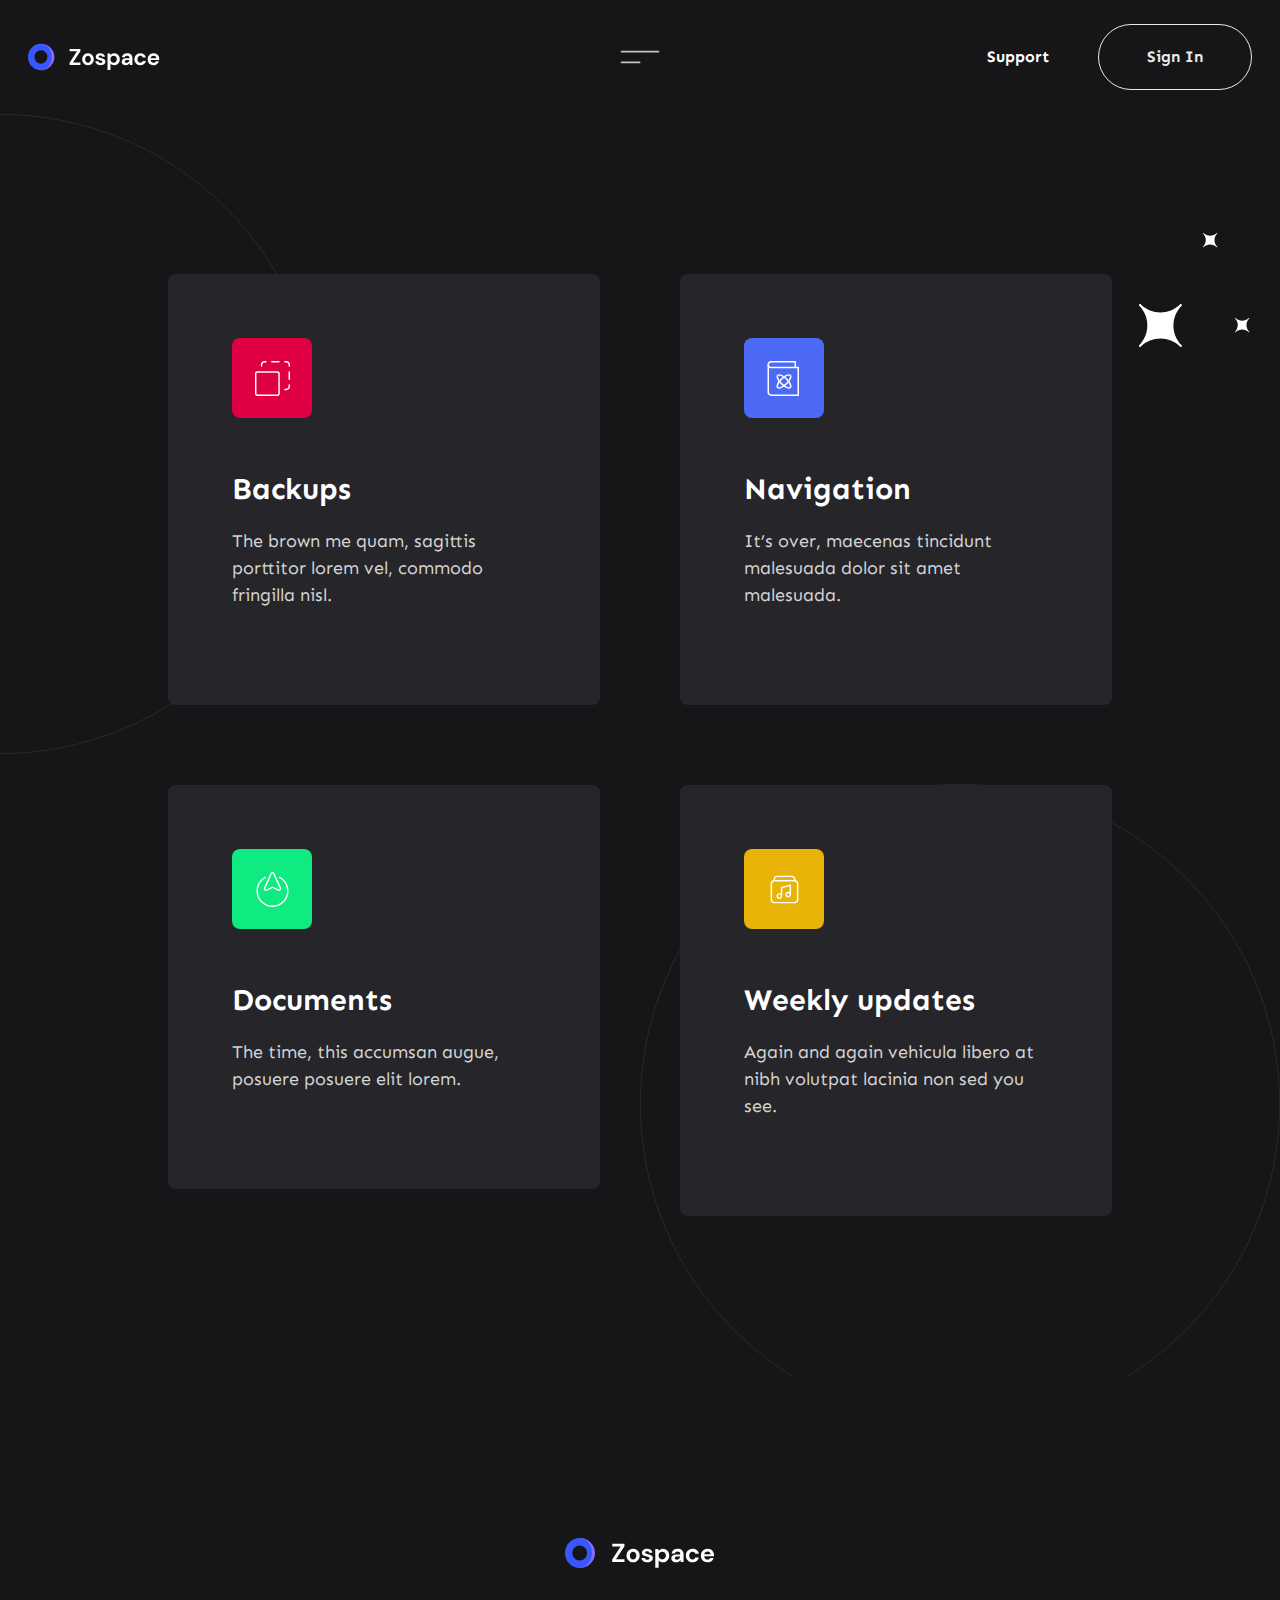
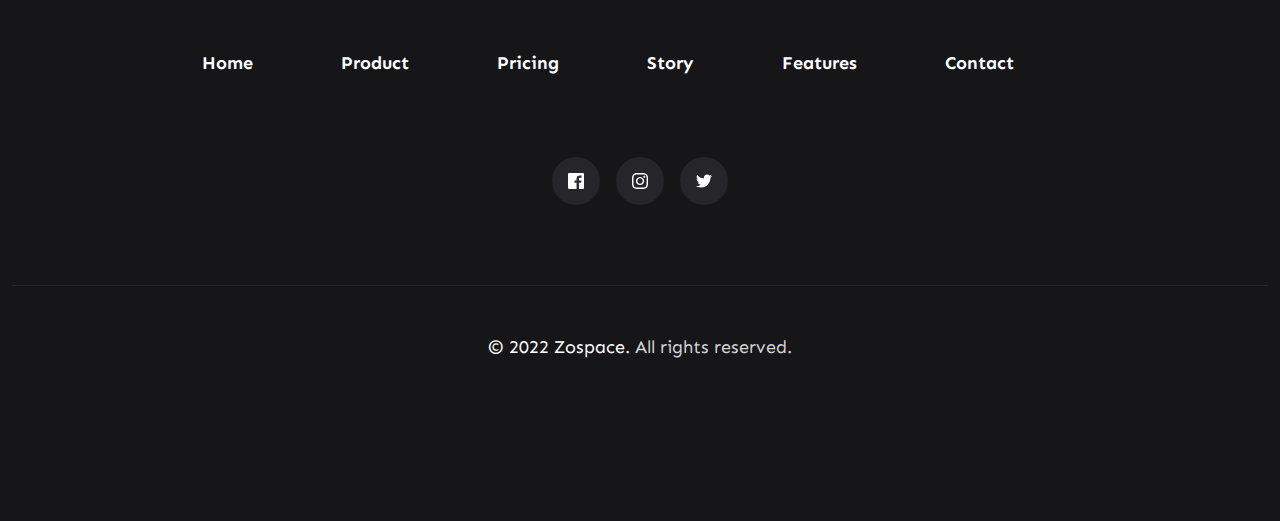
==== commit 7bab4a3a: "progress" ====
--- a/themes/defektive-hugo-theme/shuffle/public/index.html
+++ b/themes/defektive-hugo-theme/shuffle/public/index.html
@@ -4,177 +4,151 @@
     <title>Page title</title>
     <meta charset="utf-8">
     <meta name="viewport" content="width=device-width, initial-scale=1, shrink-to-fit=no">
-    <link rel="preconnect" href="https://fonts.gstatic.com">
     <link rel="stylesheet" href="https://fonts.googleapis.com/css2?family=Sen:wght@400;700&amp;display=swap">
-    <link rel="stylesheet" href="css/tailwind/tailwind.min.css">
-    <link rel="icon" type="image/png" sizes="32x32" href="shuffle-for-tailwind.png">
-    <script src="js/main.js"></script>
+    <link rel="stylesheet" href="css/bootstrap/bootstrap.min.css">
+    <link rel="icon" type="image/png" sizes="32x32" href="shuffle-for-bootstrap.png">
 </head>
-<body class="antialiased bg-body text-body font-body">
+<body>
     <div class="">
-                
-      <section class="py-8 px-4 lg:px-10 bg-gray-800">
-        <nav class="relative flex justify-between items-center">
-          <a class="text-2xl text-white font-bold" href="#">
-            <img class="h-7" src="zospace-assets/logos/zospace-logo.svg" alt="" width="auto">
-          </a>
-          <button class="p-2 navbar-burger">
-            <svg class="w-10 h-3" width="39" height="13" viewbox="0 0 39 13" fill="none" xmlns="http://www.w3.org/2000/svg"><rect width="39" height="2" rx="1" fill="#C4C4C4"></rect><rect x="19" y="11" width="20" height="2" rx="1" fill="#C4C4C4"></rect></svg>
-          </button>
+        
+      <section>
+        <nav class="navbar navbar-expand-lg bg-secondary-dark">
+          <div class="container-fluid position-relative">
+            <a class="navbar-brand h4 mb-0 text-decoration-none" href="#">
+              <img src="zospace-assets/logos/zospace-logo.svg" alt="" style="height: 30px;" width="auto">
+            </a>
+            <button class="d-lg-none navbar-burger btn p-0 text-decoration-none" href="#">
+              <svg width="39" height="13" viewbox="0 0 39 13" fill="none" xmlns="http://www.w3.org/2000/svg"><rect width="39" height="2" rx="1" transform="matrix(-1 0 0 1 39 0)" fill="#C4C4C4"></rect><rect width="20" height="2" rx="1" transform="matrix(-1 0 0 1 20 11)" fill="#C4C4C4"></rect></svg>
+            </button>
+            <button class="collapse navbar-collapse position-absolute top-50 start-50 translate-middle navbar-burger btn p-0 text-decoration-none" href="#">
+              <svg width="39" height="13" viewbox="0 0 39 13" fill="none" xmlns="http://www.w3.org/2000/svg"><rect width="39" height="2" rx="1" transform="matrix(-1 0 0 1 39 0)" fill="#C4C4C4"></rect><rect width="20" height="2" rx="1" transform="matrix(-1 0 0 1 20 11)" fill="#C4C4C4"></rect></svg>
+            </button>
+            <div class="collapse navbar-collapse"><a class="ms-auto btn text-white" href="#">Support</a><a class="btn btn-outline-light" href="#">Sign In</a></div>
+          </div>
         </nav>
-        <div class="hidden navbar-menu fixed top-0 left-0 bottom-0 w-5/6 max-w-sm z-50">
-          <div class="navbar-backdrop fixed inset-0 bg-gray-800 opacity-80"></div>
-          <nav class="relative flex flex-col py-8 h-full w-full bg-white overflow-y-auto">
-            <div class="flex items-center mb-16 pr-6">
-              <a class="ml-10 text-2xl text-gray-800 font-bold" href="#">
-                <img class="h-7" src="zospace-assets/logos/zospace-dark-logo.svg" alt="" width="auto">
+        <div class="d-none navbar-menu position-fixed top-0 start-0 bottom-0 w-75 mw-sm" style="z-index: 9999;">
+          <div class="navbar-close navbar-backdrop position-fixed top-0 start-0 end-0 bottom-0 bg-dark" style="opacity: 75%;"></div>
+          <nav class="position-relative h-100 w-100 d-flex flex-column py-8 px-8 bg-white overflow-auto">
+            <div class="d-flex align-items-center mb-32">
+              <a class="me-auto h4 mb-0 text-decoration-none" href="#">
+                <img src="zospace-assets/logos/zospace-dark-logo.svg" alt="" style="height: 28px;" width="auto">
               </a>
+              <button class="navbar-close btn-close" type="button" aria-label="Close"></button>
             </div>
             <div>
-              <ul>
-                <li class="mb-1 px-10"><a class="block pl-8 py-4 text-xl text-gray-800 hover:bg-blueGray-50 rounded-xl" href="#">Product</a></li>
-                <li class="mb-1 px-10"><a class="block pl-8 py-4 text-xl text-gray-800 hover:bg-blueGray-50 rounded-xl" href="#">Story</a></li>
-                <li class="mb-1 px-10"><a class="block pl-8 py-4 text-xl text-gray-800 hover:bg-blueGray-50 rounded-xl" href="#">Features</a></li>
-                <li class="mb-1 px-10"><a class="block pl-8 py-4 text-xl text-gray-800 hover:bg-blueGray-50 rounded-xl" href="#">Contact</a></li>
+              <ul class="nav flex-column">
+                <li class="nav-item"><a class="nav-link text-dark py-5 ps-8 bg-primary-light rounded" href="#">Product</a></li>
+                <li class="nav-item"><a class="nav-link text-dark py-5 ps-8" href="#">Story</a></li>
+                <li class="nav-item"><a class="nav-link text-dark py-5 ps-8" href="#">Features</a></li>
+                <li class="nav-item"><a class="nav-link text-dark py-5 ps-8" href="#">Contact</a></li>
               </ul>
             </div>
-            <div class="mt-auto px-10">
-              <div class="pt-6"><a class="block mb-4 py-4 px-12 text-gray-800 text-center font-bold border border-gray-50 hover:border-gray-100 rounded-full" href="#">Sign in</a><a class="block py-4 px-12 text-white text-center font-bold bg-blue-500 hover:bg-blue-600 rounded-full transition duration-200" href="#">Sign up</a></div>
-              <p class="mt-6 mb-4 text-lg text-center">
-                <span>2021 © Zospace. All rights reserved.</span>
+            <div class="mt-auto">
+              <div class="py-6"><a class="w-100 mb-2 btn btn-outline-light text-dark" href="#">Sign In</a><a class="w-100 btn btn-primary" href="#">Sign Up</a></div>
+              <p class="mb-4 small text-center text-muted">
+                <span>© 2022. All rights reserved.</span>
               </p>
             </div>
           </nav>
         </div>
       </section>
-                
-      <section class="relative py-20 2xl:py-40 bg-gray-800 overflow-hidden">
-        <img class="hidden lg:block absolute top-0 left-0 -ml-96 -mt-40" src="zospace-assets/lines/circle.svg" alt="">
-        <img class="hidden lg:block absolute bottom-0 right-0 -mr-32 -mb-72" src="zospace-assets/lines/circle.svg" alt="">
-        <div class="relative container px-4 mx-auto">
-          <div>
-            <div class="flex flex-wrap -m-6">
-              <div class="w-full md:w-1/2 lg:w-1/3 p-6">
-                <div class="p-16 bg-gray-600 rounded-lg">
-                  <span class="flex mb-14 justify-center items-center w-20 h-20 bg-blue-500 rounded-lg">
-                    <svg class="w-8 h-8" width="35" height="35" viewbox="0 0 35 35" fill="none" xmlns="http://www.w3.org/2000/svg">
-                      <g clip-path="url(#clip0)">
-                        <path d="M22.6042 34.9999H2.1875C0.981458 34.9999 0 34.0185 0 32.8124V12.3958C0 11.1897 0.981458 10.2083 2.1875 10.2083H22.6042C23.8102 10.2083 24.7917 11.1897 24.7917 12.3958V32.8124C24.7917 34.0185 23.8102 34.9999 22.6042 34.9999ZM2.1875 11.6666C1.78646 11.6666 1.45833 11.9933 1.45833 12.3958V32.8124C1.45833 33.2149 1.78646 33.5416 2.1875 33.5416H22.6042C23.0052 33.5416 23.3333 33.2149 23.3333 32.8124V12.3958C23.3333 11.9933 23.0052 11.6666 22.6042 11.6666H2.1875Z" fill="white"></path>
-                        <path d="M34.2702 5.83333C33.8677 5.83333 33.541 5.50667 33.541 5.10417V3.64583C33.541 2.43979 32.5596 1.45833 31.3535 1.45833H29.8952C29.4927 1.45833 29.166 1.13167 29.166 0.729167C29.166 0.326667 29.4927 0 29.8952 0H31.3535C33.3646 0 34.9993 1.63625 34.9993 3.64583V5.10417C34.9993 5.50667 34.6727 5.83333 34.2702 5.83333Z" fill="white"></path>
-                        <path d="M6.56217 5.83333C6.15967 5.83333 5.83301 5.50667 5.83301 5.10417V3.64583C5.83301 1.63625 7.4678 0 9.47884 0H10.9372C11.3397 0 11.6663 0.326667 11.6663 0.729167C11.6663 1.13167 11.3397 1.45833 10.9372 1.45833H9.47884C8.2728 1.45833 7.29134 2.43979 7.29134 3.64583V5.10417C7.29134 5.50667 6.96467 5.83333 6.56217 5.83333Z" fill="white"></path>
-                        <path d="M24.0618 1.45833H16.7702C16.3677 1.45833 16.041 1.13167 16.041 0.729167C16.041 0.326667 16.3677 0 16.7702 0H24.0618C24.4643 0 24.791 0.326667 24.791 0.729167C24.791 1.13167 24.4643 1.45833 24.0618 1.45833Z" fill="white"></path>
-                        <path d="M31.3535 29.1666H29.8952C29.4927 29.1666 29.166 28.8399 29.166 28.4374C29.166 28.0349 29.4927 27.7083 29.8952 27.7083H31.3535C32.5596 27.7083 33.541 26.7268 33.541 25.5208V24.0624C33.541 23.6599 33.8677 23.3333 34.2702 23.3333C34.6727 23.3333 34.9993 23.6599 34.9993 24.0624V25.5208C34.9993 27.5303 33.3646 29.1666 31.3535 29.1666Z" fill="white"></path>
-                        <path d="M34.2702 18.9583C33.8677 18.9583 33.541 18.6316 33.541 18.2291V10.9374C33.541 10.5349 33.8677 10.2083 34.2702 10.2083C34.6727 10.2083 34.9994 10.5349 34.9994 10.9374V18.2291C34.9994 18.6316 34.6727 18.9583 34.2702 18.9583Z" fill="white"></path>
-                      </g>
-                    </svg>
-                  </span>
-                  <h3 class="mt-12 mb-6 text-3xl font-bold font-heading text-white">Backups</h3>
-                  <p class="text-lg text-gray-200">The brown me quam, sagittis porttitor lorem vel, commodo fringilla nisl.</p>
-                </div>
+        
+      <section class="position-relative bg-secondary-dark py-24 py-md-40 overflow-hidden">
+        <img class="position-absolute top-0 start-0 col-12 col-md-6 col-xxl-auto translate-middle-x img-fluid" src="zospace-assets/lines/circle.svg" alt="">
+        <img class="position-absolute bottom-0 end-0 mb-n12 col-12 col-md-6 col-xxl-auto img-fluid" src="zospace-assets/lines/circle.svg" alt="">
+        <div class="container position-relative">
+          <div class="row mw-5xl mx-auto">
+            <div class="col-12 col-lg-6 mb-20 px-lg-10">
+              <div class="pt-16 px-8 px-sm-16 pb-20 position-relative bg-secondary rounded">
+                <img class="d-lg-none position-absolute top-0 end-0 mt-n12 me-n2 img-fluid" src="zospace-assets/images/stars.svg" alt="">
+                <span class="d-flex justify-content-center align-items-center mb-14 bg-primary rounded" style="width: 80px; height: 80px;">
+                  <svg width="35" height="35" viewbox="0 0 35 35" fill="none" xmlns="http://www.w3.org/2000/svg">
+                    <g clip-path="url(#clip0)">
+                      <path d="M22.6042 34.9999H2.1875C0.981458 34.9999 0 34.0185 0 32.8124V12.3958C0 11.1897 0.981458 10.2083 2.1875 10.2083H22.6042C23.8102 10.2083 24.7917 11.1897 24.7917 12.3958V32.8124C24.7917 34.0185 23.8102 34.9999 22.6042 34.9999ZM2.1875 11.6666C1.78646 11.6666 1.45833 11.9933 1.45833 12.3958V32.8124C1.45833 33.2149 1.78646 33.5416 2.1875 33.5416H22.6042C23.0052 33.5416 23.3333 33.2149 23.3333 32.8124V12.3958C23.3333 11.9933 23.0052 11.6666 22.6042 11.6666H2.1875Z" fill="white"></path>
+                      <path d="M34.2702 5.83333C33.8677 5.83333 33.541 5.50667 33.541 5.10417V3.64583C33.541 2.43979 32.5596 1.45833 31.3535 1.45833H29.8952C29.4927 1.45833 29.166 1.13167 29.166 0.729167C29.166 0.326667 29.4927 0 29.8952 0H31.3535C33.3646 0 34.9993 1.63625 34.9993 3.64583V5.10417C34.9993 5.50667 34.6727 5.83333 34.2702 5.83333Z" fill="white"></path>
+                      <path d="M6.56217 5.83333C6.15967 5.83333 5.83301 5.50667 5.83301 5.10417V3.64583C5.83301 1.63625 7.4678 0 9.47884 0H10.9372C11.3397 0 11.6663 0.326667 11.6663 0.729167C11.6663 1.13167 11.3397 1.45833 10.9372 1.45833H9.47884C8.2728 1.45833 7.29134 2.43979 7.29134 3.64583V5.10417C7.29134 5.50667 6.96467 5.83333 6.56217 5.83333Z" fill="white"></path>
+                      <path d="M24.0618 1.45833H16.7702C16.3677 1.45833 16.041 1.13167 16.041 0.729167C16.041 0.326667 16.3677 0 16.7702 0H24.0618C24.4643 0 24.791 0.326667 24.791 0.729167C24.791 1.13167 24.4643 1.45833 24.0618 1.45833Z" fill="white"></path>
+                      <path d="M31.3535 29.1666H29.8952C29.4927 29.1666 29.166 28.8399 29.166 28.4374C29.166 28.0349 29.4927 27.7083 29.8952 27.7083H31.3535C32.5596 27.7083 33.541 26.7268 33.541 25.5208V24.0624C33.541 23.6599 33.8677 23.3333 34.2702 23.3333C34.6727 23.3333 34.9993 23.6599 34.9993 24.0624V25.5208C34.9993 27.5303 33.3646 29.1666 31.3535 29.1666Z" fill="white"></path>
+                      <path d="M34.2702 18.9583C33.8677 18.9583 33.541 18.6316 33.541 18.2291V10.9374C33.541 10.5349 33.8677 10.2083 34.2702 10.2083C34.6727 10.2083 34.9994 10.5349 34.9994 10.9374V18.2291C34.9994 18.6316 34.6727 18.9583 34.2702 18.9583Z" fill="white"></path>
+                    </g>
+                  </svg>
+                </span>
+                <h4 class="text-white mb-6">Backups</h4>
+                <p class="mw-xs text-secondary-light">The brown me quam, sagittis porttitor lorem vel, commodo fringilla nisl.</p>
               </div>
-              <div class="w-full md:w-1/2 lg:w-1/3 p-6">
-                <div class="p-16 bg-gray-600 rounded-lg">
-                  <span class="flex mb-14 justify-center items-center w-20 h-20 bg-violet-500 rounded-lg">
-                    <svg class="w-8 h-8" width="35" height="35" viewbox="0 0 35 35" fill="none" xmlns="http://www.w3.org/2000/svg">
-                      <g clip-path="url(#clip0)">
-                        <path d="M24.0625 18.9583C23.7402 18.9583 23.431 18.8927 23.1467 18.7615L17.5 16.1175L11.8592 18.7585C11.569 18.8927 11.2598 18.9583 10.9375 18.9583C9.73146 18.9583 8.75 17.9769 8.75 16.7708C8.75 16.4529 8.81417 16.1583 8.94833 15.8681L15.5079 1.28917C15.8419 0.510417 16.6265 0 17.5 0C18.3735 0 19.1581 0.510417 19.4965 1.30083L26.0546 15.874C26.1858 16.1583 26.25 16.4529 26.25 16.7708C26.25 17.9769 25.2685 18.9583 24.0625 18.9583ZM17.5 14.5833C17.605 14.5833 17.7115 14.6067 17.8092 14.6519L23.7592 17.4373C24.166 17.6225 24.7917 17.2856 24.7917 16.7708C24.7917 16.6629 24.7712 16.5754 24.7275 16.4763L18.1621 1.88854C17.9346 1.35771 17.061 1.36792 16.8423 1.87833L10.2754 16.4719C10.2287 16.5754 10.2083 16.6629 10.2083 16.7708C10.2083 17.2856 10.8092 17.6327 11.2467 17.4358L17.1908 14.6533C17.2885 14.6067 17.395 14.5833 17.5 14.5833Z" fill="white"></path>
-                        <path d="M17.4997 35C8.65488 35 1.45801 27.8031 1.45801 18.9583C1.45801 12.9194 4.7903 7.46227 10.154 4.71769C10.507 4.53685 10.9518 4.6754 11.1355 5.0356C11.3193 5.3929 11.1763 5.83331 10.8176 6.0156C5.94384 8.50936 2.91634 13.4691 2.91634 18.9583C2.91634 26.9996 9.45842 33.5417 17.4997 33.5417C25.5409 33.5417 32.083 26.9996 32.083 18.9583C32.083 13.4794 29.0613 8.51956 24.1963 6.0156C23.8376 5.83185 23.6961 5.39144 23.8813 5.03414C24.0665 4.67539 24.507 4.53539 24.8628 4.7206C30.2163 7.47394 33.5413 12.931 33.5413 18.9583C33.5413 27.8031 26.3445 35 17.4997 35Z" fill="white"></path>
-                      </g>
-                    </svg>
-                  </span>
-                  <h3 class="mt-12 mb-6 text-3xl font-bold font-heading text-white">Navigation</h3>
-                  <p class="text-lg text-gray-200">It’s over, maecenas tincidunt malesuada dolor sit amet malesuada.</p>
-                </div>
+            </div>
+            <div class="col-12 col-lg-6 mb-20 px-lg-10">
+              <img class="d-none d-lg-block position-absolute top-0 end-0 mt-n12 me-n6 img-fluid" src="zospace-assets/images/stars.svg" alt="">
+              <div class="pt-16 px-8 px-sm-16 pb-20 rounded bg-secondary">
+                <span class="d-flex justify-content-center align-items-center mb-14 bg-info rounded" style="width: 80px; height: 80px;">
+                  <svg width="36" height="35" viewbox="0 0 36 35" fill="none" xmlns="http://www.w3.org/2000/svg">
+                    <g clip-path="url(#clip0)">
+                      <path d="M32.25 35H5.25C3.183 35 1.5 33.3638 1.5 31.3542V3.64588C1.5 3.24338 1.836 2.91672 2.25 2.91672C2.664 2.91672 3 3.24338 3 3.64588V31.3542C3 32.5603 4.0095 33.5417 5.25 33.5417H31.5V6.56255C31.5 6.16005 31.836 5.83338 32.25 5.83338C32.664 5.83338 33 6.16005 33 6.56255V34.2709C33 34.6734 32.664 35 32.25 35Z" fill="white"></path>
+                      <path d="M32.25 7.29167H5.25C3.183 7.29167 1.5 5.65542 1.5 3.64583C1.5 1.63625 3.183 0 5.25 0H29.25C29.664 0 30 0.326667 30 0.729167V5.83333H32.25C32.664 5.83333 33 6.16 33 6.5625C33 6.965 32.664 7.29167 32.25 7.29167ZM5.25 1.45833C4.0095 1.45833 3 2.43979 3 3.64583C3 4.85187 4.0095 5.83333 5.25 5.83333H28.5V1.45833H5.25Z" fill="white"></path>
+                      <path d="M12.9868 27.7055C12.2338 27.7055 11.6158 27.4897 11.1718 27.0566C10.2898 26.1991 10.2808 24.6838 11.1478 22.7866C11.9158 21.1051 13.3018 19.2443 15.0478 17.5482C16.7938 15.8507 18.7063 14.5047 20.4358 13.7565C22.3858 12.9122 23.9443 12.9209 24.8278 13.7799C25.7098 14.6374 25.7188 16.154 24.8518 18.0499C24.0838 19.7313 22.6978 21.5922 20.9518 23.2882C19.2058 24.9857 17.2933 26.3318 15.5638 27.0799C14.5963 27.4955 13.7263 27.7055 12.9868 27.7055ZM23.0143 14.582C22.5043 14.582 21.8188 14.754 21.0448 15.088C19.4803 15.7647 17.7268 17.0043 16.1068 18.5778C14.4868 20.1513 13.2148 21.8561 12.5188 23.3772C11.9488 24.627 11.8378 25.6405 12.2323 26.024C12.6268 26.4076 13.6693 26.2997 14.9548 25.7455C16.5193 25.0688 18.2728 23.8293 19.8928 22.2557C21.5128 20.6822 22.7863 18.9774 23.4823 17.4549C24.0523 16.2051 24.1633 15.1916 23.7688 14.808C23.6113 14.6563 23.3503 14.582 23.0143 14.582Z" fill="white"></path>
+                      <path d="M23.0128 27.7054C22.2733 27.7054 21.4033 27.4969 20.4358 27.0784C18.7063 26.3317 16.7923 24.9842 15.0478 23.2867C13.3018 21.5892 11.9173 19.7298 11.1478 18.0484C10.2808 16.1525 10.2898 14.6359 11.1718 13.7784C12.0523 12.9209 13.6138 12.9121 15.5638 13.755C17.2933 14.5017 19.2073 15.8492 20.9518 17.5467C22.6978 19.2442 24.0823 21.1036 24.8518 22.785C25.7188 24.6823 25.7098 26.1975 24.8278 27.055C24.3838 27.4882 23.7658 27.7054 23.0128 27.7054ZM12.9853 14.5819C12.6478 14.5819 12.3898 14.6563 12.2323 14.8094C11.8378 15.1929 11.9488 16.2065 12.5188 17.4563C13.2148 18.9773 14.4898 20.6821 16.1083 22.2571C17.7268 23.8321 19.4803 25.0702 21.0463 25.7469C22.3318 26.3025 23.3743 26.4075 23.7688 26.0254C24.1633 25.6419 24.0523 24.6284 23.4823 23.3786C22.7863 21.8575 21.5113 20.1527 19.8928 18.5777C18.2743 17.0027 16.5208 15.7646 14.9548 15.0879C14.1808 14.754 13.4953 14.5819 12.9853 14.5819ZM11.7013 14.2932H11.7163H11.7013Z" fill="white"></path>
+                    </g>
+                  </svg>
+                </span>
+                <h4 class="text-white mb-6">Navigation</h4>
+                <p class="mw-xs text-secondary-light">It’s over, maecenas tincidunt malesuada dolor sit amet malesuada.</p>
               </div>
-              <div class="w-full md:w-1/2 lg:w-1/3 p-6">
-                <div class="p-16 bg-gray-600 rounded-lg">
-                  <span class="flex mb-14 justify-center items-center w-20 h-20 bg-green-500 rounded-lg">
-                    <svg class="w-8 h-8" width="36" height="35" viewbox="0 0 36 35" fill="none" xmlns="http://www.w3.org/2000/svg">
-                      <g clip-path="url(#clip0)">
-                        <path d="M32.25 35H5.25C3.183 35 1.5 33.3638 1.5 31.3542V3.64588C1.5 3.24338 1.836 2.91672 2.25 2.91672C2.664 2.91672 3 3.24338 3 3.64588V31.3542C3 32.5603 4.0095 33.5417 5.25 33.5417H31.5V6.56255C31.5 6.16005 31.836 5.83338 32.25 5.83338C32.664 5.83338 33 6.16005 33 6.56255V34.2709C33 34.6734 32.664 35 32.25 35Z" fill="white"></path>
-                        <path d="M32.25 7.29167H5.25C3.183 7.29167 1.5 5.65542 1.5 3.64583C1.5 1.63625 3.183 0 5.25 0H29.25C29.664 0 30 0.326667 30 0.729167V5.83333H32.25C32.664 5.83333 33 6.16 33 6.5625C33 6.965 32.664 7.29167 32.25 7.29167ZM5.25 1.45833C4.0095 1.45833 3 2.43979 3 3.64583C3 4.85187 4.0095 5.83333 5.25 5.83333H28.5V1.45833H5.25Z" fill="white"></path>
-                        <path d="M12.9868 27.7055C12.2338 27.7055 11.6158 27.4897 11.1718 27.0566C10.2898 26.1991 10.2808 24.6838 11.1478 22.7866C11.9158 21.1051 13.3018 19.2443 15.0478 17.5482C16.7938 15.8507 18.7063 14.5047 20.4358 13.7565C22.3858 12.9122 23.9443 12.9209 24.8278 13.7799C25.7098 14.6374 25.7188 16.154 24.8518 18.0499C24.0838 19.7313 22.6978 21.5922 20.9518 23.2882C19.2058 24.9857 17.2933 26.3318 15.5638 27.0799C14.5963 27.4955 13.7263 27.7055 12.9868 27.7055ZM23.0143 14.582C22.5043 14.582 21.8188 14.754 21.0448 15.088C19.4803 15.7647 17.7268 17.0043 16.1068 18.5778C14.4868 20.1513 13.2148 21.8561 12.5188 23.3772C11.9488 24.627 11.8378 25.6405 12.2323 26.024C12.6268 26.4076 13.6693 26.2997 14.9548 25.7455C16.5193 25.0688 18.2728 23.8293 19.8928 22.2557C21.5128 20.6822 22.7863 18.9774 23.4823 17.4549C24.0523 16.2051 24.1633 15.1916 23.7688 14.808C23.6113 14.6563 23.3503 14.582 23.0143 14.582Z" fill="white"></path>
-                        <path d="M23.0128 27.7054C22.2733 27.7054 21.4033 27.4969 20.4358 27.0784C18.7063 26.3317 16.7923 24.9842 15.0478 23.2867C13.3018 21.5892 11.9173 19.7298 11.1478 18.0484C10.2808 16.1525 10.2898 14.6359 11.1718 13.7784C12.0523 12.9209 13.6138 12.9121 15.5638 13.755C17.2933 14.5017 19.2073 15.8492 20.9518 17.5467C22.6978 19.2442 24.0823 21.1036 24.8518 22.785C25.7188 24.6823 25.7098 26.1975 24.8278 27.055C24.3838 27.4882 23.7658 27.7054 23.0128 27.7054ZM12.9853 14.5819C12.6478 14.5819 12.3898 14.6563 12.2323 14.8094C11.8378 15.1929 11.9488 16.2065 12.5188 17.4563C13.2148 18.9773 14.4898 20.6821 16.1083 22.2571C17.7268 23.8321 19.4803 25.0702 21.0463 25.7469C22.3318 26.3025 23.3743 26.4075 23.7688 26.0254C24.1633 25.6419 24.0523 24.6284 23.4823 23.3786C22.7863 21.8575 21.5113 20.1527 19.8928 18.5777C18.2743 17.0027 16.5208 15.7646 14.9548 15.0879C14.1808 14.754 13.4953 14.5819 12.9853 14.5819ZM11.7013 14.2932H11.7163H11.7013Z" fill="white"></path>
-                      </g>
-                    </svg>
-                  </span>
-                  <h3 class="mt-12 mb-6 text-3xl font-bold font-heading text-white">Documents</h3>
-                  <p class="text-lg text-gray-200">The brown me quam, sagittis porttitor lorem vel, commodo fringilla nisl.</p>
-                </div>
+            </div>
+            <div class="col-12 col-lg-6 px-lg-10 mb-20 mb-lg-0">
+              <div class="pt-16 px-8 px-sm-16 pb-20 rounded bg-secondary">
+                <span class="d-flex justify-content-center align-items-center mb-14 bg-success rounded" style="width: 80px; height: 80px;">
+                  <svg width="35" height="35" viewbox="0 0 35 35" fill="none" xmlns="http://www.w3.org/2000/svg">
+                    <g clip-path="url(#clip0)">
+                      <path d="M24.0625 18.9583C23.7402 18.9583 23.431 18.8927 23.1467 18.7615L17.5 16.1175L11.8592 18.7585C11.569 18.8927 11.2598 18.9583 10.9375 18.9583C9.73146 18.9583 8.75 17.9769 8.75 16.7708C8.75 16.4529 8.81417 16.1583 8.94833 15.8681L15.5079 1.28917C15.8419 0.510417 16.6265 0 17.5 0C18.3735 0 19.1581 0.510417 19.4965 1.30083L26.0546 15.874C26.1858 16.1583 26.25 16.4529 26.25 16.7708C26.25 17.9769 25.2685 18.9583 24.0625 18.9583ZM17.5 14.5833C17.605 14.5833 17.7115 14.6067 17.8092 14.6519L23.7592 17.4373C24.166 17.6225 24.7917 17.2856 24.7917 16.7708C24.7917 16.6629 24.7712 16.5754 24.7275 16.4763L18.1621 1.88854C17.9346 1.35771 17.061 1.36792 16.8423 1.87833L10.2754 16.4719C10.2287 16.5754 10.2083 16.6629 10.2083 16.7708C10.2083 17.2856 10.8092 17.6327 11.2467 17.4358L17.1908 14.6533C17.2885 14.6067 17.395 14.5833 17.5 14.5833Z" fill="white"></path>
+                      <path d="M17.4997 35C8.65488 35 1.45801 27.8031 1.45801 18.9583C1.45801 12.9194 4.7903 7.46227 10.154 4.71769C10.507 4.53685 10.9518 4.6754 11.1355 5.0356C11.3193 5.3929 11.1763 5.83331 10.8176 6.0156C5.94384 8.50936 2.91634 13.4691 2.91634 18.9583C2.91634 26.9996 9.45842 33.5417 17.4997 33.5417C25.5409 33.5417 32.083 26.9996 32.083 18.9583C32.083 13.4794 29.0613 8.51956 24.1963 6.0156C23.8376 5.83185 23.6961 5.39144 23.8813 5.03414C24.0665 4.67539 24.507 4.53539 24.8628 4.7206C30.2163 7.47394 33.5413 12.931 33.5413 18.9583C33.5413 27.8031 26.3445 35 17.4997 35Z" fill="white"></path>
+                    </g>
+                  </svg>
+                </span>
+                <h4 class="text-white mb-6">Documents</h4>
+                <p class="mw-xs text-secondary-light">The time, this accumsan augue, posuere posuere elit lorem.</p>
               </div>
-              <div class="w-full md:w-1/2 lg:w-1/3 p-6">
-                <div class="p-16 bg-gray-600 rounded-lg">
-                  <span class="flex mb-14 justify-center items-center w-20 h-20 bg-pink-500 rounded-lg">
-                    <svg class="w-8 h-8" width="35" height="35" viewbox="0 0 35 35" fill="none" xmlns="http://www.w3.org/2000/svg">
-                      <path fill-rule="evenodd" clip-rule="evenodd" d="M24.0618 13.1252C24.0618 12.8938 23.952 12.6761 23.766 12.5386C23.5797 12.4012 23.3394 12.3602 23.1183 12.4282L14.3682 15.1206C14.0623 15.2147 13.8535 15.4974 13.8535 15.8175V21.5363C13.4245 21.288 12.9264 21.146 12.3952 21.146C10.7844 21.146 9.47852 22.4518 9.47852 24.0627C9.47852 25.6735 10.7844 26.9793 12.3952 26.9793C14.0044 26.9793 15.3092 25.676 15.3118 24.0673V24.0627V16.356L22.6035 14.1124V20.0779C22.1745 19.8297 21.6765 19.6877 21.1452 19.6877C19.5343 19.6877 18.2285 20.9935 18.2285 22.6043C18.2285 24.2152 19.5343 25.521 21.1452 25.521C22.7545 25.521 24.0592 24.2177 24.0618 22.609V22.6043V13.1252ZM22.6035 22.6043C22.6035 21.7989 21.9506 21.146 21.1452 21.146C20.3397 21.146 19.6868 21.7989 19.6868 22.6043C19.6868 23.4098 20.3397 24.0627 21.1452 24.0627C21.9506 24.0627 22.6035 23.4098 22.6035 22.6043ZM12.3952 22.6043C11.5898 22.6043 10.9368 23.2572 10.9368 24.0627C10.9368 24.8681 11.5898 25.521 12.3952 25.521C13.2006 25.521 13.8535 24.8681 13.8535 24.0627C13.8535 23.2572 13.2006 22.6043 12.3952 22.6043Z" fill="white"></path>
-                      <path fill-rule="evenodd" clip-rule="evenodd" d="M10.208 3.646C8.19447 3.646 6.56217 5.27829 6.56217 7.29183V8.09393C4.89804 8.43172 3.64551 9.903 3.64551 11.6668V27.7085C3.64551 29.722 5.27781 31.3543 7.29134 31.3543H27.708C29.7215 31.3543 31.3538 29.722 31.3538 27.7085V11.6668C31.3538 9.903 30.1013 8.43172 28.4372 8.09393V7.29183C28.4372 5.27829 26.8049 3.646 24.7913 3.646H10.208ZM26.9788 8.021V7.29183C26.9788 6.0837 25.9994 5.10433 24.7913 5.10433H10.208C8.99988 5.10433 8.02051 6.0837 8.02051 7.29183V8.021H26.9788ZM7.29134 9.47933C6.08321 9.47933 5.10384 10.4587 5.10384 11.6668V27.7085C5.10384 28.9166 6.08321 29.896 7.29134 29.896H27.708C28.9161 29.896 29.8955 28.9166 29.8955 27.7085V11.6668C29.8955 10.4587 28.9161 9.47933 27.708 9.47933H7.29134Z" fill="white"></path>
-                    </svg>
-                  </span>
-                  <h3 class="mt-12 mb-6 text-3xl font-bold font-heading text-white">Weekly updates</h3>
-                  <p class="text-lg text-gray-200">Again and again vehicula libero at nibh volutpat lacinia non in.</p>
-                </div>
-              </div>
-              <div class="w-full md:w-1/2 lg:w-1/3 p-6">
-                <div class="p-16 bg-gray-600 rounded-lg">
-                  <span class="flex mb-14 justify-center items-center w-20 h-20 bg-yellow-500 rounded-lg">
-                    <svg class="w-8 h-8" width="35" height="35" viewbox="0 0 35 35" fill="none" xmlns="http://www.w3.org/2000/svg">
-                      <path d="M28.6406 14.1483H28.6691V10.4266C28.6691 4.48283 23.8661 0 17.4994 0C11.1326 0 6.32965 4.48283 6.32965 10.4266V14.1483H6.36011C4.93069 16.2796 4.0957 18.8415 4.0957 21.5948C4.0957 28.9869 10.1087 35 17.4994 35C24.8908 35 30.9046 28.987 30.9053 21.5948C30.9053 18.8415 30.0702 16.2796 28.6406 14.1483ZM7.81895 10.4266C7.81895 5.24826 11.8892 1.4893 17.4994 1.4893C23.1096 1.4893 27.1798 5.24826 27.1798 10.4266V12.3318C24.7379 9.78162 21.3013 8.19113 17.5001 8.19113C13.6979 8.19113 10.2608 9.78244 7.81895 12.3336V10.4266ZM17.5001 33.5107C10.93 33.5107 5.585 28.1649 5.585 21.5948C5.585 15.0256 10.9293 9.68043 17.4994 9.68043C24.071 9.68043 29.4153 15.0256 29.416 21.5948C29.416 28.1649 24.0717 33.5107 17.5001 33.5107Z" fill="white"></path>
-                      <path d="M17.4996 14.8931C15.4466 14.8931 13.7764 16.5633 13.7764 18.6163C13.7764 19.7802 14.3378 20.8808 15.2657 21.5793V24.5735C15.2657 25.8052 16.268 26.8074 17.4996 26.8074C18.7305 26.8074 19.7336 25.8052 19.7336 24.5735V21.5793C20.6613 20.88 21.2229 19.7802 21.2229 18.6163C21.2229 16.5633 19.5518 14.8931 17.4996 14.8931ZM18.6136 20.5383C18.3842 20.6709 18.2443 20.9173 18.2443 21.1816V24.5735C18.2443 24.9846 17.9099 25.3181 17.4996 25.3181C17.0894 25.3181 16.755 24.9846 16.755 24.5735V21.1816C16.755 20.9173 16.6142 20.6723 16.3849 20.5383C15.6841 20.1302 15.2657 19.4116 15.2657 18.6163C15.2657 17.3847 16.268 16.3824 17.4996 16.3824C18.7305 16.3824 19.7336 17.3847 19.7336 18.6163C19.7336 19.4116 19.315 20.1302 18.6136 20.5383Z" fill="white"></path>
-                    </svg>
-                  </span>
-                  <h3 class="mt-12 mb-6 text-3xl font-bold font-heading text-white">Internal security</h3>
-                  <p class="text-lg text-gray-200">Again and again vehicula libero at nibh volutpat lacinia non in.</p>
-                </div>
-              </div>
-              <div class="w-full md:w-1/2 lg:w-1/3 p-6">
-                <div class="p-16 bg-gray-600 rounded-lg">
-                  <span class="flex mb-14 justify-center items-center w-20 h-20 bg-orange-500 rounded-lg">
-                    <svg class="w-8 h-8" width="35" height="35" viewbox="0 0 35 35" fill="none" xmlns="http://www.w3.org/2000/svg">
-                      <g clip-path="url(#clip0)">
-                        <path d="M19.6875 21.8752C19.5009 21.8752 19.3142 21.8038 19.1713 21.6623L10.4213 12.9123C10.1369 12.6279 10.1369 12.1656 10.4213 11.8813C10.7057 11.5969 11.168 11.5969 11.4523 11.8813L20.2023 20.6313C20.4867 20.9156 20.4867 21.3779 20.2023 21.6623C20.0609 21.8038 19.8742 21.8752 19.6875 21.8752Z" fill="white"></path>
-                        <path d="M0.728731 32.0832C0.537689 32.0832 0.351023 32.0074 0.212481 31.8703C0.0403977 31.6982 -0.0339773 31.4503 0.0126894 31.2111L2.92936 16.6278C3.00519 16.2486 3.35811 15.989 3.74748 16.0488C6.71373 16.4732 9.75727 15.4597 11.8791 13.3393C12.1635 13.0549 12.6258 13.0549 12.9102 13.3393C13.1946 13.6236 13.1946 14.0859 12.9102 14.3703C10.6294 16.6511 7.41665 17.8207 4.22873 17.5684L1.65769 30.4251L14.5144 27.8541C14.2635 24.6559 15.4316 21.4534 17.7125 19.1726C17.9969 18.8882 18.4591 18.8882 18.7435 19.1726C19.0279 19.457 19.0279 19.9193 18.7435 20.2036C16.6216 22.3255 15.6096 25.3647 16.0339 28.3353C16.0894 28.7188 15.8341 29.0776 15.455 29.1534L0.871648 32.0701C0.823523 32.0788 0.776856 32.0832 0.728731 32.0832Z" fill="white"></path>
-                        <path d="M0.729531 32.0834C0.542865 32.0834 0.356198 32.0119 0.213281 31.8705C-0.0710938 31.5861 -0.0710938 31.1238 0.213281 30.8394L6.4112 24.6415C6.69557 24.3571 7.15787 24.3571 7.44224 24.6415C7.72661 24.9259 7.72661 25.3882 7.44224 25.6725L1.24432 31.8705C1.10286 32.0119 0.916198 32.0834 0.729531 32.0834Z" fill="white"></path>
-                        <path d="M8.74967 26.2498C7.14113 26.2498 5.83301 24.9417 5.83301 23.3332C5.83301 21.7246 7.14113 20.4165 8.74967 20.4165C10.3582 20.4165 11.6663 21.7246 11.6663 23.3332C11.6663 24.9417 10.3582 26.2498 8.74967 26.2498ZM8.74967 21.8748C7.94613 21.8748 7.29134 22.5296 7.29134 23.3332C7.29134 24.1367 7.94613 24.7915 8.74967 24.7915C9.55322 24.7915 10.208 24.1367 10.208 23.3332C10.208 22.5296 9.55322 21.8748 8.74967 21.8748Z" fill="white"></path>
-                        <path d="M18.2295 20.4167C18.0181 20.4167 17.8081 20.3248 17.6637 20.1484C17.4085 19.8378 17.4552 19.3784 17.7672 19.1217L33.8089 5.99671C34.1195 5.7415 34.5789 5.78817 34.8356 6.10025C35.0908 6.41088 35.0441 6.87025 34.732 7.12692L18.6904 20.2519C18.5562 20.3628 18.3929 20.4167 18.2295 20.4167Z" fill="white"></path>
-                        <path d="M12.3962 14.5833C12.2401 14.5833 12.0826 14.5337 11.9485 14.4302C11.6306 14.1822 11.5737 13.7243 11.8201 13.4064L22.0285 0.281413C22.2749 -0.0335872 22.7343 -0.0948372 23.0522 0.154538C23.3701 0.400996 23.427 0.858913 23.1791 1.17829L12.9708 14.3033C12.8279 14.487 12.612 14.5833 12.3962 14.5833Z" fill="white"></path>
-                        <path d="M31.8412 34.5831H7.72917C7.32667 34.5831 7 34.2564 7 33.8539C7 33.4514 7.32667 33.1247 7.72917 33.1247H31.8412C32.6171 33.1247 33.25 32.4918 33.25 31.716C33.25 31.121 32.8737 30.5887 32.3137 30.3874L24.9258 27.7493C23.7985 27.3468 23.0417 26.2706 23.0417 25.0747C23.0417 23.9066 23.7417 22.8712 24.8267 22.4381L30.7912 20.0522C31.1602 19.9035 31.5904 20.0828 31.7392 20.4591C31.8894 20.8324 31.7071 21.2568 31.3323 21.407L25.3677 23.7928C24.8412 24.0028 24.5 24.506 24.5 25.0747C24.5 25.6566 24.869 26.1801 25.4173 26.377L32.8052 29.0151C33.9442 29.4206 34.7083 30.507 34.7083 31.716C34.7083 33.2968 33.4221 34.5831 31.8412 34.5831Z" fill="white"></path>
-                      </g>
-                    </svg>
-                  </span>
-                  <h3 class="mt-12 mb-6 text-3xl font-bold font-heading text-white">Creative Tools</h3>
-                  <p class="text-lg text-gray-200">Again and again vehicula libero at nibh volutpat lacinia non in.</p>
-                </div>
+            </div>
+            <div class="col-12 col-lg-6 px-lg-10">
+              <div class="pt-16 px-8 px-sm-16 pb-20 rounded bg-secondary">
+                <span class="d-flex justify-content-center align-items-center mb-14 bg-warning rounded" style="width: 80px; height: 80px;">
+                  <svg width="35" height="35" viewbox="0 0 35 35" fill="none" xmlns="http://www.w3.org/2000/svg">
+                    <path fill-rule="evenodd" clip-rule="evenodd" d="M24.0618 13.1249C24.0618 12.8935 23.952 12.6758 23.766 12.5384C23.5797 12.4009 23.3394 12.3599 23.1183 12.428L14.3682 15.1203C14.0623 15.2144 13.8535 15.4972 13.8535 15.8173V21.536C13.4245 21.2878 12.9264 21.1457 12.3952 21.1457C10.7844 21.1457 9.47852 22.4515 9.47852 24.0624C9.47852 25.6733 10.7844 26.9791 12.3952 26.9791C14.0044 26.9791 15.3092 25.6758 15.3118 24.0671V24.0624V16.3557L22.6035 14.1122V20.0777C22.1745 19.8294 21.6765 19.6874 21.1452 19.6874C19.5343 19.6874 18.2285 20.9932 18.2285 22.6041C18.2285 24.2149 19.5343 25.5207 21.1452 25.5207C22.7545 25.5207 24.0592 24.2174 24.0618 22.6087V22.6041V13.1249ZM22.6035 22.6041C22.6035 21.7986 21.9506 21.1457 21.1452 21.1457C20.3397 21.1457 19.6868 21.7986 19.6868 22.6041C19.6868 23.4095 20.3397 24.0624 21.1452 24.0624C21.9506 24.0624 22.6035 23.4095 22.6035 22.6041ZM12.3952 22.6041C11.5898 22.6041 10.9368 23.257 10.9368 24.0624C10.9368 24.8678 11.5898 25.5207 12.3952 25.5207C13.2006 25.5207 13.8535 24.8678 13.8535 24.0624C13.8535 23.257 13.2006 22.6041 12.3952 22.6041Z" fill="white"></path>
+                    <path fill-rule="evenodd" clip-rule="evenodd" d="M10.208 3.64577C8.19447 3.64577 6.56217 5.27807 6.56217 7.2916V8.0937C4.89804 8.43149 3.64551 9.90278 3.64551 11.6666V27.7083C3.64551 29.7218 5.27781 31.3541 7.29134 31.3541H27.708C29.7215 31.3541 31.3538 29.7218 31.3538 27.7083V11.6666C31.3538 9.90278 30.1013 8.43149 28.4372 8.0937V7.2916C28.4372 5.27807 26.8049 3.64577 24.7913 3.64577H10.208ZM26.9788 8.02077V7.2916C26.9788 6.08347 25.9994 5.1041 24.7913 5.1041H10.208C8.99988 5.1041 8.02051 6.08347 8.02051 7.2916V8.02077H26.9788ZM7.29134 9.4791C6.08321 9.4791 5.10384 10.4585 5.10384 11.6666V27.7083C5.10384 28.9163 6.08321 29.8958 7.29134 29.8958H27.708C28.9161 29.8958 29.8955 28.9163 29.8955 27.7083V11.6666C29.8955 10.4585 28.9161 9.4791 27.708 9.4791H7.29134Z" fill="white"></path>
+                  </svg>
+                </span>
+                <h4 class="text-white mb-6">Weekly updates</h4>
+                <p class="mw-xs text-secondary-light">Again and again vehicula libero at nibh volutpat lacinia non sed you see.</p>
               </div>
             </div>
           </div>
         </div>
       </section>
-                
-      <section class="py-20 2xl:py-40 bg-gray-800">
-        <div class="container mx-auto px-4 mb-12 md:mb-20">
-          <div class="max-w-4xl mx-auto text-center">
-            <a class="inline-block mb-20 text-white text-xl font-bold" href="#">
-              <img class="h-7" src="zospace-assets/logos/zospace-logo.svg" alt="" width="auto">
+        
+      <section class="bg-secondary-dark py-24 py-md-40">
+        <div class="container">
+          <div class="text-center pb-20 mb-12 border-bottom border-secondary">
+            <a class="d-inline-block mb-20" href="#">
+              <img class="img-fluid" src="zospace-assets/logos/zospace-logo.svg" alt="" width="auto">
             </a>
-            <ul class="mb-12 md:mb-20 flex flex-wrap items-center justify-center space-x-6 md:justify-between text-lg">
-              <li class="mb-4 md:mb-0"><a class="font-bold text-white hover:text-gray-100" href="#">Home</a></li>
-              <li class="mb-4 md:mb-0"><a class="font-bold text-white hover:text-gray-100" href="#">Product</a></li>
-              <li class="mb-4 md:mb-0"><a class="font-bold text-white hover:text-gray-100" href="#">Pricing</a></li>
-              <li class="mb-4 md:mb-0"><a class="font-bold text-white hover:text-gray-100" href="#">Story</a></li>
-              <li class="mb-4 md:mb-0"><a class="font-bold text-white hover:text-gray-100" href="#">Features</a></li>
-              <li class="mb-4 md:mb-0"><a class="font-bold text-white hover:text-gray-100" href="#">Contact</a></li>
-            </ul>
-            <div class="flex justify-center">
-              <a class="flex justify-center items-center w-12 h-12 mr-4 bg-gray-600 rounded-full" href="#">
-                <svg class="h-4 w-4 text-white" width="18" height="18" viewbox="0 0 18 18" fill="none" xmlns="http://www.w3.org/2000/svg">
+            <div class="row justify-content-center align-items-center mb-n6">
+              <div class="col-6 col-md-3 col-xl-auto me-xl-16 mb-6"><a class="d-inline-block fw-bold text-white text-decoration-none" href="#">Home</a></div>
+              <div class="col-6 col-md-3 col-xl-auto me-xl-16 mb-6"><a class="d-inline-block fw-bold text-white text-decoration-none" href="#">Product</a></div>
+              <div class="col-6 col-md-3 col-xl-auto me-xl-16 mb-6"><a class="d-inline-block fw-bold text-white text-decoration-none" href="#">Pricing</a></div>
+              <div class="col-6 col-md-3 col-xl-auto me-xl-16 mb-6"><a class="d-inline-block fw-bold text-white text-decoration-none" href="#">Story</a></div>
+              <div class="col-6 col-md-3 col-xl-auto me-xl-16 mb-6"><a class="d-inline-block fw-bold text-white text-decoration-none" href="#">Features</a></div>
+              <div class="col-6 col-md-3 col-xl-auto me-xl-16 mb-6"><a class="d-inline-block fw-bold text-white text-decoration-none" href="#">Contact</a></div>
+            </div>
+            <div class="d-flex mt-20 justify-content-center">
+              <a class="d-flex me-4 justify-content-center align-items-center bg-secondary rounded-circle" href="#" style="width: 48px; height: 48px">
+                <svg width="18" height="18" viewbox="0 0 18 18" fill="none" xmlns="http://www.w3.org/2000/svg" style=" width: 16px;height: 16px">
                   <g clip-path="url(#clip0)">
                     <path d="M17.0064 3.181e-08H0.992752C0.444397 0.00027469 -0.000137297 0.445084 3.181e-08 0.993576V17.0072C0.00027469 17.5556 0.445084 18.0001 0.993576 18H17.0064C17.5551 18.0001 17.9999 17.5555 18 17.0068C18 17.0067 18 17.0066 18 17.0064V0.992752C17.9997 0.444397 17.5549 -0.000137297 17.0064 3.181e-08Z" fill="white"></path>
                     <path d="M12.4277 18.0001V11.0391H14.7744L15.126 8.31453H12.4277V6.57924C12.4277 5.79221 12.6462 5.25594 13.7748 5.25594H15.2051V2.82562C14.9562 2.79253 14.1025 2.71851 13.109 2.71851C11.0348 2.71851 9.61523 3.98413 9.61523 6.30939V8.31453H7.27734V11.0391H9.61523V18.0001H12.4277Z" fill="#2D2D33"></path>
                   </g>
                 </svg>
               </a>
-              <a class="flex justify-center items-center w-12 h-12 mr-4 bg-gray-600 rounded-full" href="#">
-                <svg class="h-4 w-4 text-white" width="18" height="18" viewbox="0 0 18 18" fill="none" xmlns="http://www.w3.org/2000/svg">
+              <a class="d-flex me-4 justify-content-center align-items-center bg-secondary rounded-circle" href="#" style="width: 48px; height: 48px">
+                <svg width="18" height="18" viewbox="0 0 18 18" fill="none" xmlns="http://www.w3.org/2000/svg" style=" width: 16px;height: 16px">
                   <g clip-path="url(#clip0)">
                     <path d="M17.982 5.29205C17.9398 4.33564 17.7852 3.67812 17.5636 3.10836C17.3351 2.50359 16.9834 1.96213 16.5227 1.51201C16.0726 1.05489 15.5276 0.699691 14.9298 0.474702C14.3568 0.253147 13.7027 0.0984842 12.7463 0.0563159C11.7827 0.0105764 11.4768 0 9.03301 0C6.58917 0 6.28328 0.0105764 5.3233 0.0527447C4.36689 0.0949129 3.70937 0.249713 3.13975 0.471131C2.53484 0.699691 1.99338 1.05132 1.54326 1.51201C1.08614 1.96213 0.731078 2.50716 0.505952 3.10493C0.284397 3.67812 0.129734 4.33207 0.0875659 5.28848C0.0418264 6.25203 0.03125 6.55792 0.03125 9.00176C0.03125 11.4456 0.0418264 11.7515 0.0839947 12.7115C0.126163 13.6679 0.280963 14.3254 0.502518 14.8952C0.731078 15.4999 1.08614 16.0414 1.54326 16.4915C1.99338 16.9486 2.53841 17.3038 3.13618 17.5288C3.70937 17.7504 4.36332 17.905 5.31986 17.9472C6.27971 17.9895 6.58574 17.9999 9.02957 17.9999C11.4734 17.9999 11.7793 17.9895 12.7393 17.9472C13.6957 17.905 14.3532 17.7504 14.9228 17.5288C16.1325 17.0611 17.0889 16.1047 17.5566 14.8952C17.778 14.322 17.9328 13.6679 17.975 12.7115C18.0172 11.7515 18.0278 11.4456 18.0278 9.00176C18.0278 6.55792 18.0242 6.25203 17.982 5.29205ZM16.3611 12.6411C16.3223 13.5202 16.1747 13.9949 16.0516 14.3114C15.7492 15.0956 15.1268 15.7179 14.3426 16.0204C14.0262 16.1434 13.548 16.2911 12.6724 16.3297C11.723 16.372 11.4382 16.3824 9.03658 16.3824C6.63491 16.3824 6.3466 16.372 5.40063 16.3297C4.52155 16.2911 4.04685 16.1434 3.73038 16.0204C3.34015 15.8761 2.98495 15.6476 2.69664 15.3487C2.39775 15.0568 2.16919 14.7052 2.02497 14.315C1.9019 13.9985 1.75424 13.5202 1.71565 12.6447C1.67334 11.6953 1.6629 11.4104 1.6629 9.00876C1.6629 6.60709 1.67334 6.31878 1.71565 5.37295C1.75424 4.49387 1.9019 4.01917 2.02497 3.7027C2.16919 3.31234 2.39775 2.95727 2.70021 2.66883C2.99196 2.36994 3.34359 2.14138 3.73395 1.99729C4.05042 1.87422 4.52869 1.72656 5.4042 1.68783C6.3536 1.64566 6.63848 1.63508 9.04001 1.63508C11.4453 1.63508 11.73 1.64566 12.676 1.68783C13.555 1.72656 14.0297 1.87422 14.3462 1.99729C14.7364 2.14138 15.0916 2.36994 15.3799 2.66883C15.6788 2.96071 15.9074 3.31234 16.0516 3.7027C16.1747 4.01917 16.3223 4.49731 16.3611 5.37295C16.4032 6.32236 16.4138 6.60709 16.4138 9.00876C16.4138 11.4104 16.4032 11.6917 16.3611 12.6411Z" fill="white"></path>
                     <path d="M9.03411 4.37793C6.48135 4.37793 4.41016 6.44898 4.41016 9.00188C4.41016 11.5548 6.48135 13.6258 9.03411 13.6258C11.587 13.6258 13.6581 11.5548 13.6581 9.00188C13.6581 6.44898 11.587 4.37793 9.03411 4.37793ZM9.03411 12.0013C7.37801 12.0013 6.03467 10.6581 6.03467 9.00188C6.03467 7.34564 7.37801 6.00244 9.03411 6.00244C10.6903 6.00244 12.0335 7.34564 12.0335 9.00188C12.0335 10.6581 10.6903 12.0013 9.03411 12.0013Z" fill="white"></path>
@@ -182,20 +156,21 @@
                   </g>
                 </svg>
               </a>
-              <a class="flex justify-center items-center w-12 h-12 bg-gray-600 rounded-full" href="#">
-                <svg class="w-4 h-4 text-white" width="18" height="16" viewbox="0 0 18 16" fill="none" xmlns="http://www.w3.org/2000/svg">
+              <a class="d-flex justify-content-center align-items-center bg-secondary rounded-circle" href="#" style="width: 48px; height: 48px">
+                <svg width="18" height="16" viewbox="0 0 18 16" fill="none" xmlns="http://www.w3.org/2000/svg" style=" width: 16px;height: 16px">
                   <path d="M18 2.41887C17.3306 2.7125 16.6174 2.90712 15.8737 3.00162C16.6388 2.54487 17.2226 1.82712 17.4971 0.962C16.7839 1.38725 15.9964 1.68763 15.1571 1.85525C14.4799 1.13413 13.5146 0.6875 12.4616 0.6875C10.4186 0.6875 8.77387 2.34575 8.77387 4.37863C8.77387 4.67113 8.79862 4.95237 8.85938 5.22012C5.7915 5.0705 3.07687 3.60013 1.25325 1.36025C0.934875 1.91263 0.748125 2.54488 0.748125 3.2255C0.748125 4.5035 1.40625 5.63637 2.38725 6.29225C1.79437 6.281 1.21275 6.10888 0.72 5.83775C0.72 5.849 0.72 5.86363 0.72 5.87825C0.72 7.6715 1.99912 9.161 3.6765 9.50412C3.37612 9.58625 3.04875 9.62562 2.709 9.62562C2.47275 9.62562 2.23425 9.61213 2.01038 9.56262C2.4885 11.024 3.84525 12.0984 5.4585 12.1332C4.203 13.1154 2.60888 13.7071 0.883125 13.7071C0.5805 13.7071 0.29025 13.6936 0 13.6565C1.63462 14.7106 3.57188 15.3125 5.661 15.3125C12.4515 15.3125 16.164 9.6875 16.164 4.81175C16.164 4.64862 16.1584 4.49113 16.1505 4.33475C16.8829 3.815 17.4982 3.16587 18 2.41887Z" fill="white"></path>
                 </svg>
               </a>
             </div>
           </div>
         </div>
-        <p class="text-center text-lg text-white pt-12 px-4 border-t border-gray-500">
-          <span>© 2021 Shuffle.</span>
-          <span class="text-gray-300">All rights reserved.</span>
+        <p class="text-center text-white mb-0">
+          <span>© 2022 Zospace.</span>
+          <span class="text-secondary-light">All rights reserved.</span>
         </p>
       </section>
     </div>
+    <script src="js/bootstrap/bootstrap.bundle.min.js"></script>
+    <script src="js/main.js"></script>
 </body>
 </html>
-
